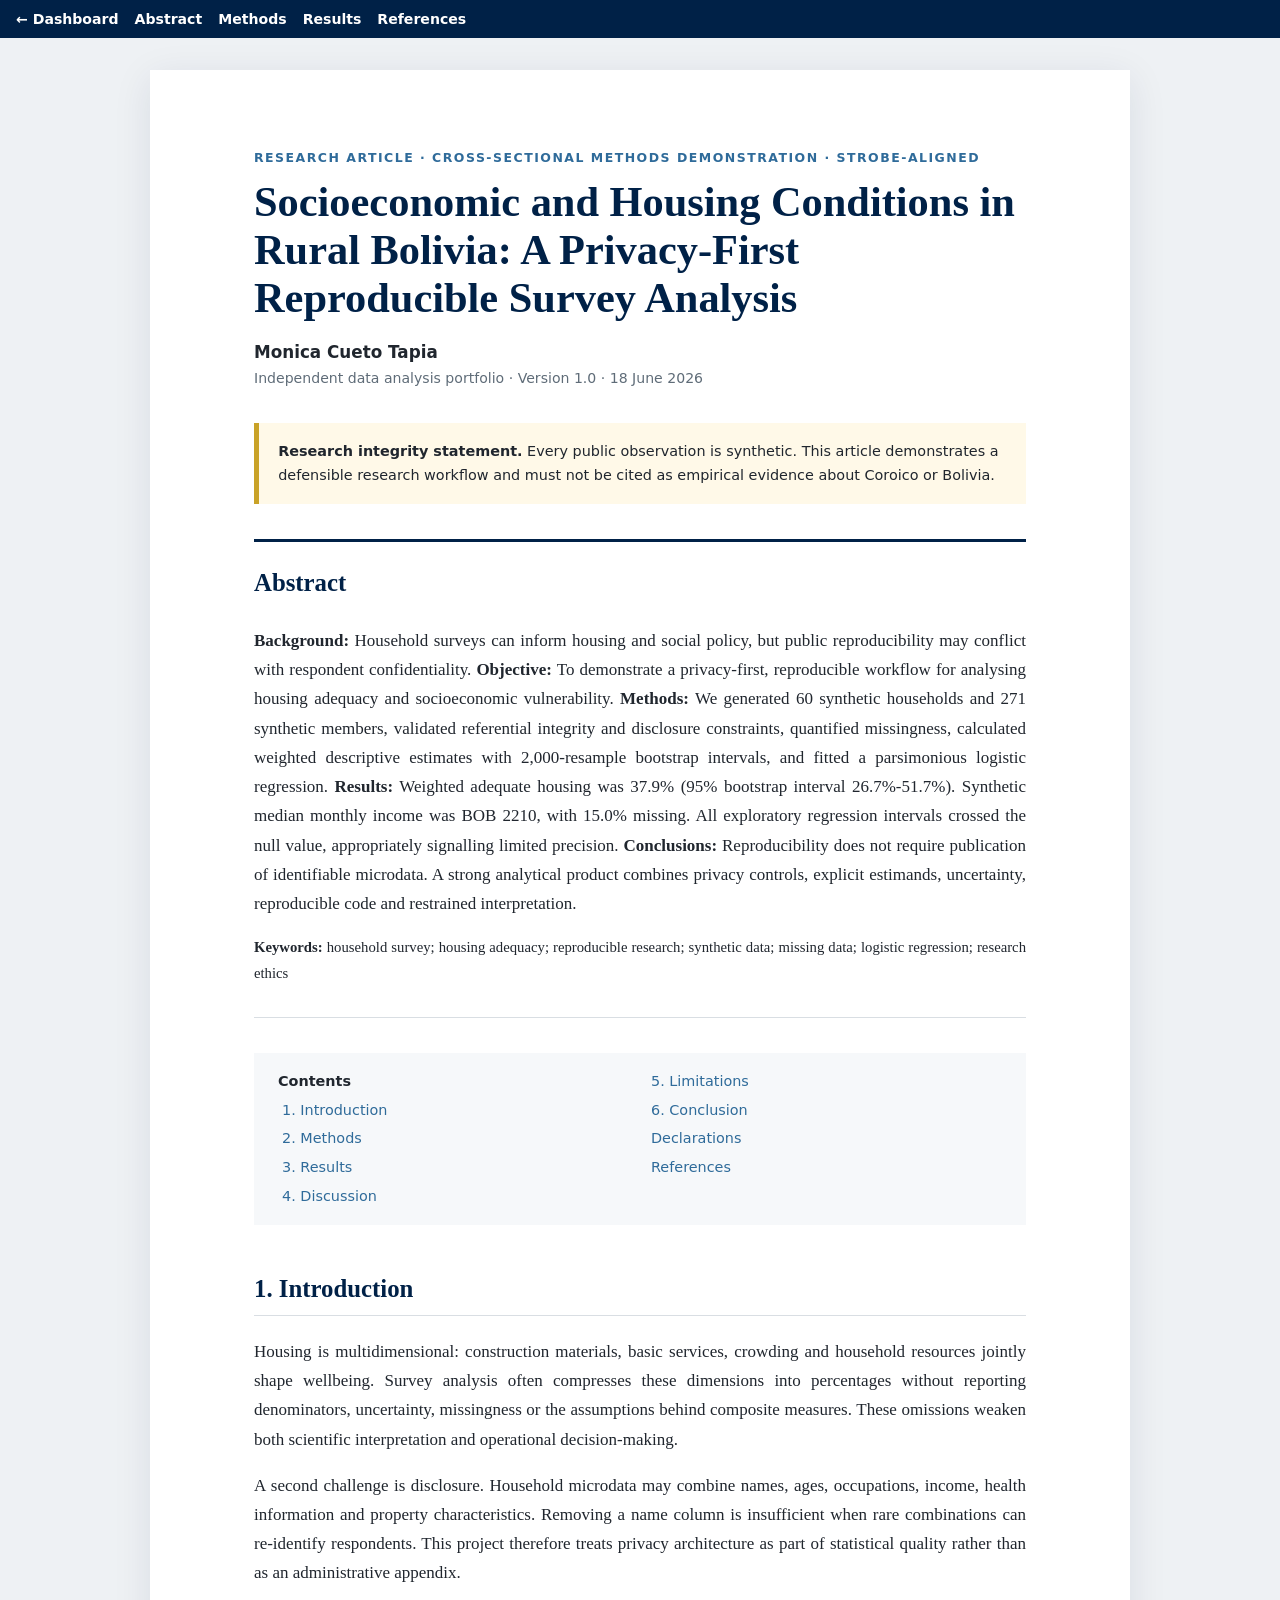
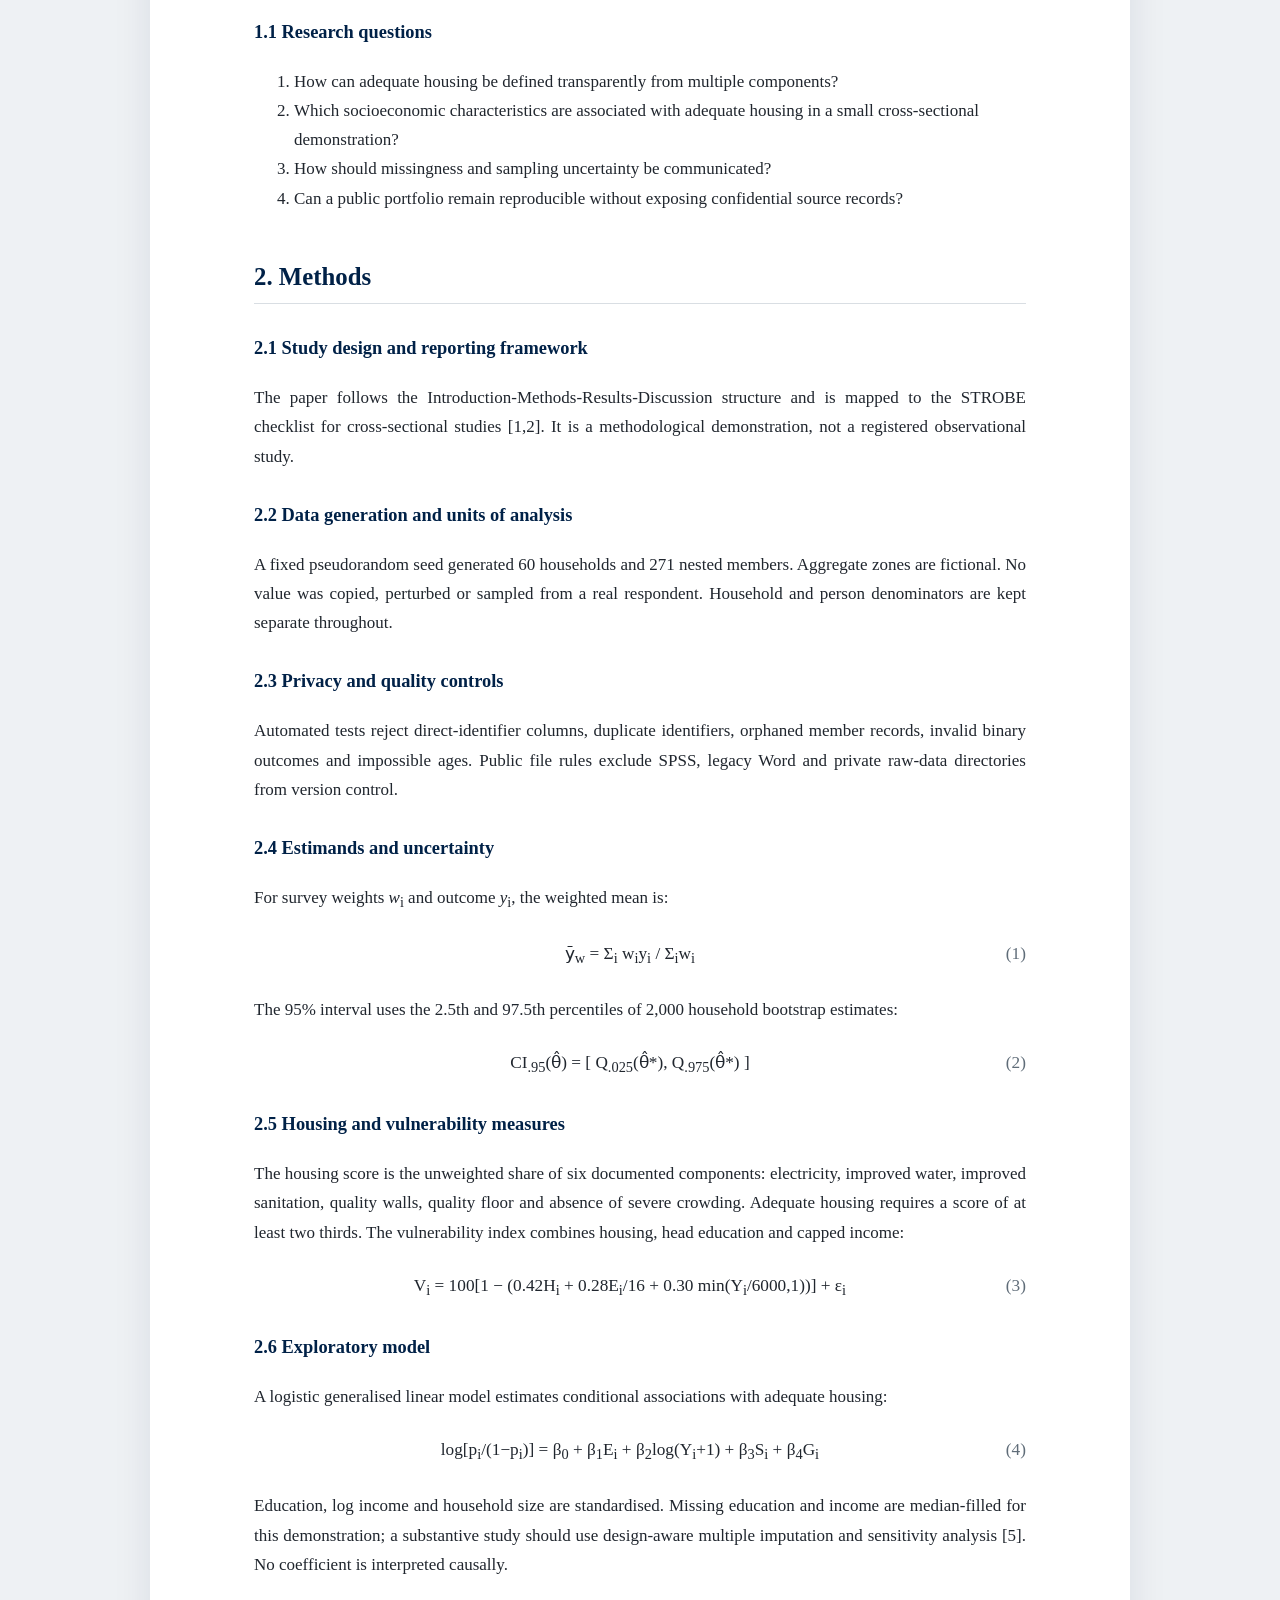
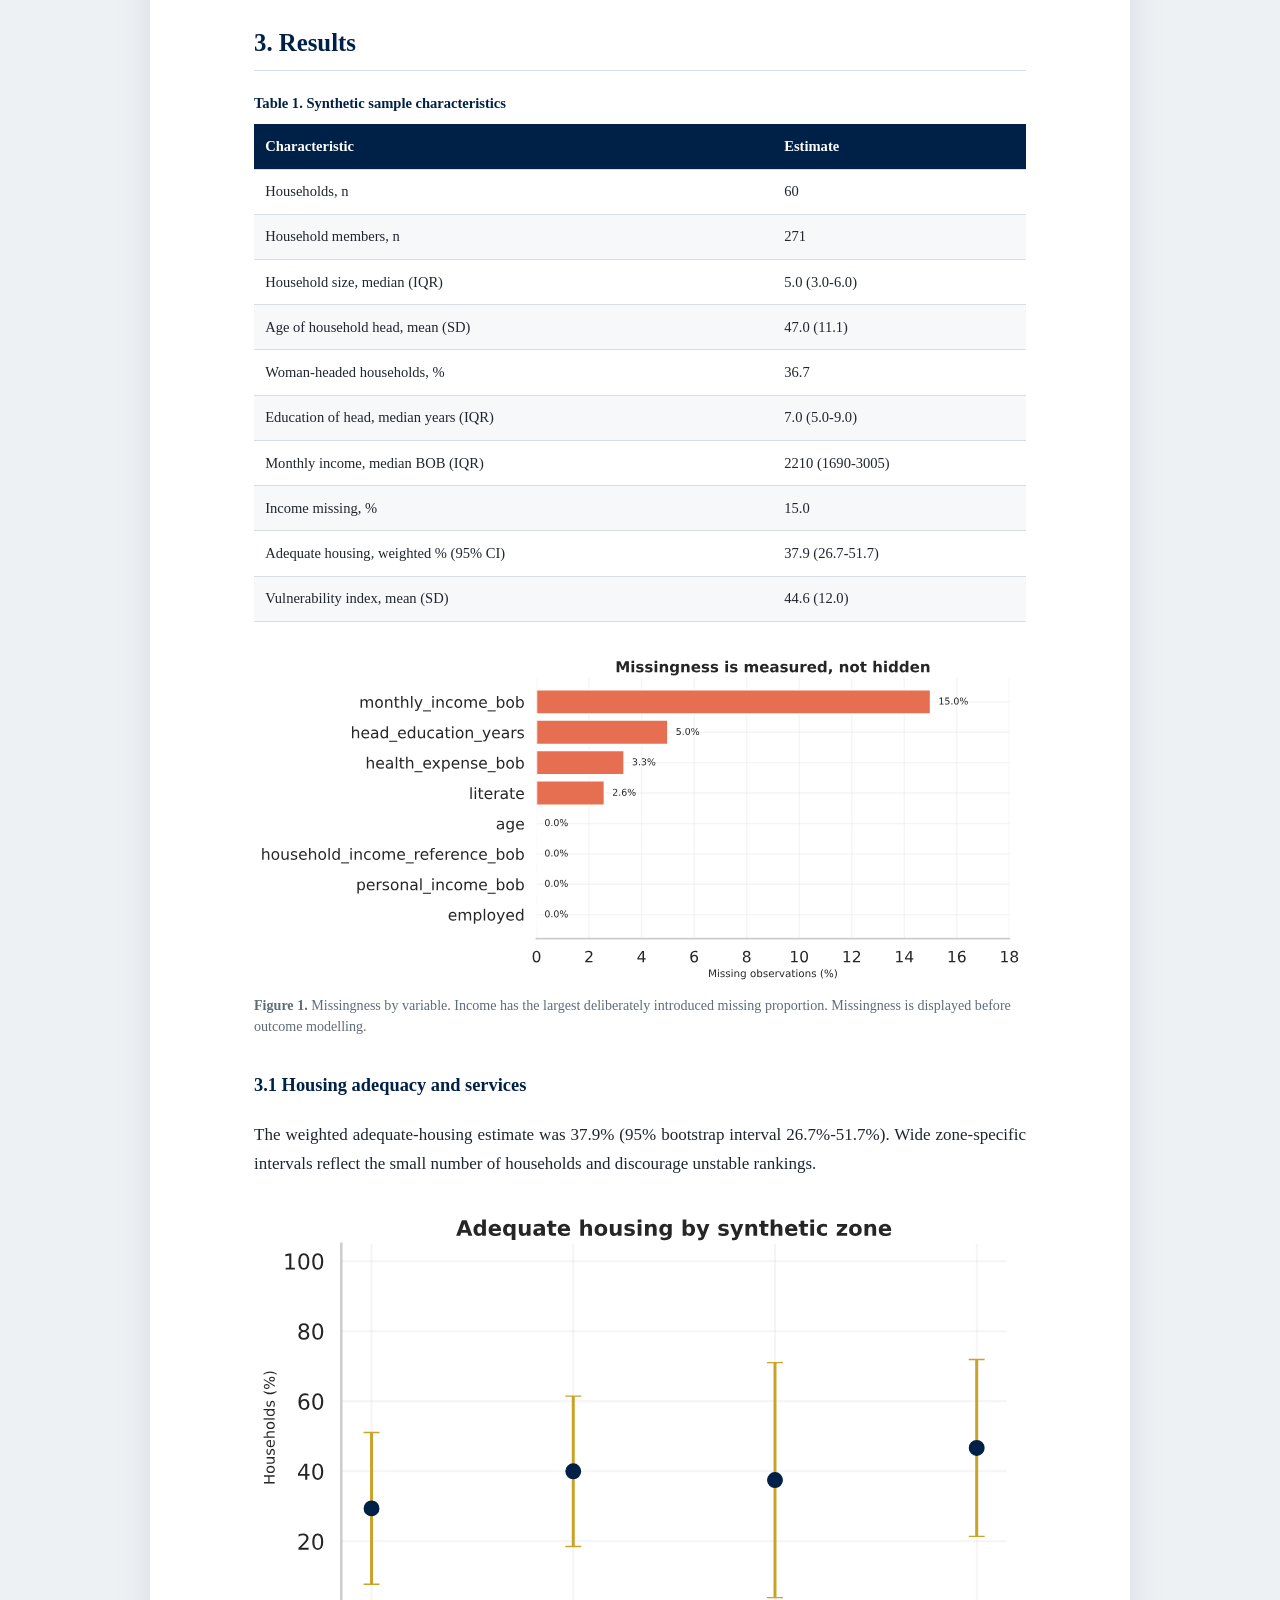
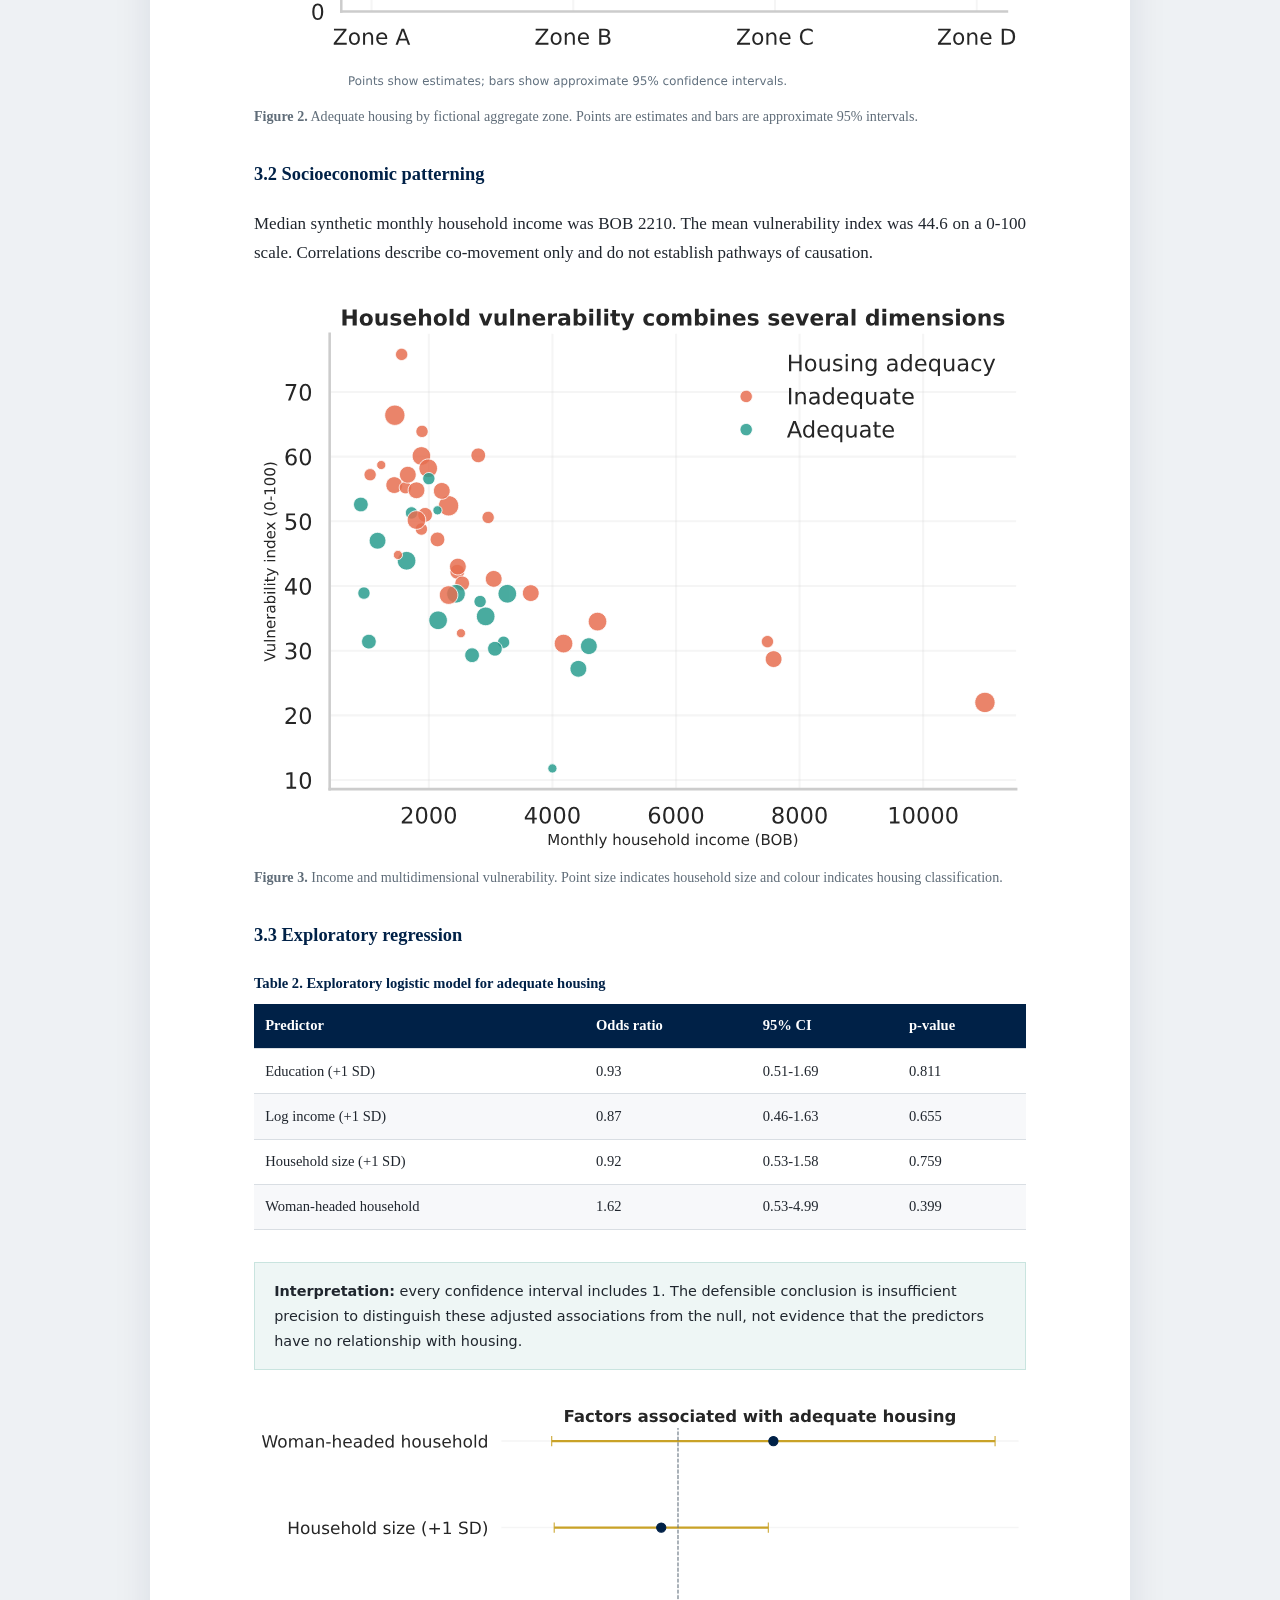
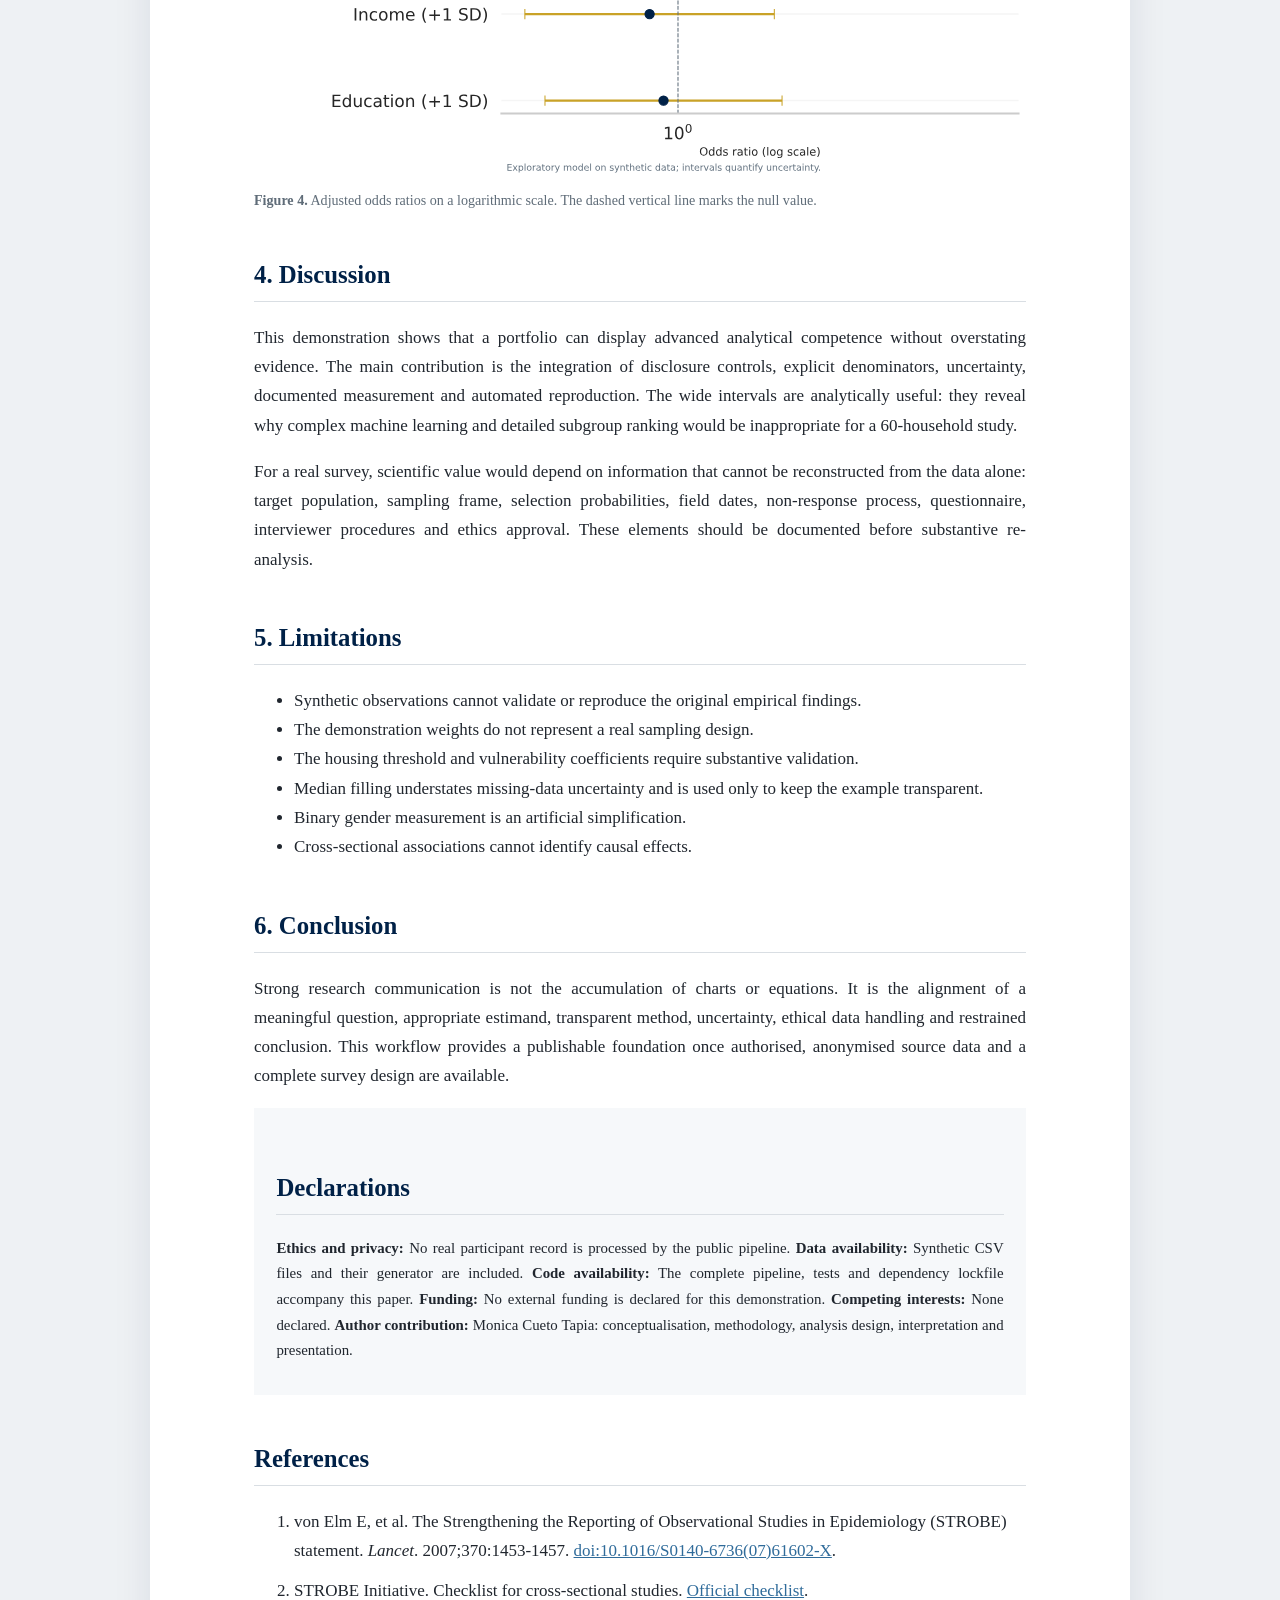
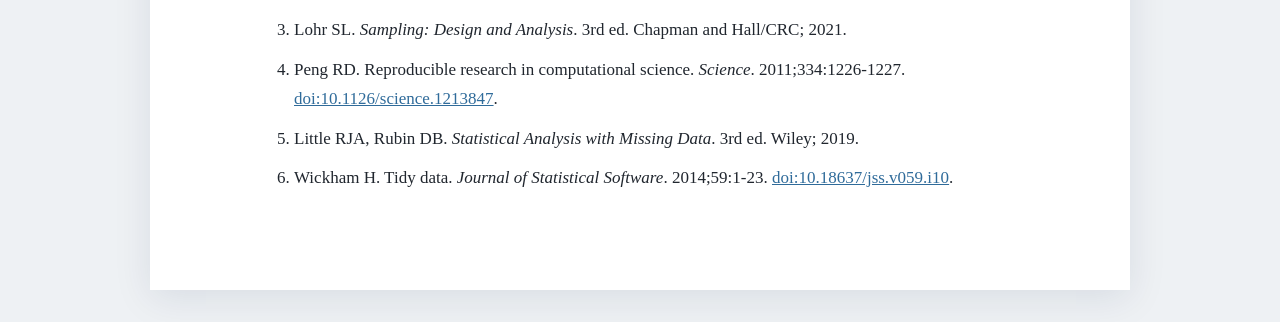
==== docs/research-paper.html @ 82497c30 "replace sensitive archive with reproducible portfolio" ====
<!doctype html>
<html lang="en"><head><meta charset="utf-8"><meta name="viewport" content="width=device-width,initial-scale=1">
<title>Research paper | Privacy-first household survey analysis</title>
<style>
:root{--navy:#002147;--blue:#2f6b9a;--gold:#c9a227;--ink:#20262e;--muted:#5f6c78;--line:#d9dee3}
*{box-sizing:border-box} html{scroll-behavior:smooth} body{margin:0;background:#eef1f4;color:var(--ink);font:17px/1.72 Georgia,'Times New Roman',serif}
.paper{max-width:980px;margin:2rem auto;background:white;padding:5rem 6.5rem;box-shadow:0 8px 36px #00214718}
.eyebrow{font:700 .78rem/1.3 system-ui,sans-serif;letter-spacing:.12em;text-transform:uppercase;color:var(--blue)}
h1{font-size:2.65rem;line-height:1.13;color:var(--navy);margin:.7rem 0 1rem} h2{font-size:1.55rem;color:var(--navy);border-bottom:1px solid var(--line);padding-bottom:.3rem;margin-top:2.7rem}
h3{font-size:1.15rem;color:var(--navy);margin-top:1.8rem} p{text-align:justify} a{color:var(--blue)}
.authors,.meta{font-family:system-ui,sans-serif} .authors{font-size:1.05rem;font-weight:700} .meta{font-size:.88rem;color:var(--muted)}
.notice{margin:2rem 0;padding:1rem 1.2rem;border-left:5px solid var(--gold);background:#fff9e8;font-family:system-ui,sans-serif;font-size:.9rem}
.abstract{border-top:3px solid var(--navy);border-bottom:1px solid var(--line);padding:1rem 0;margin:2.2rem 0} .abstract h2{border:0;margin:.2rem 0}
.keywords{font-size:.92rem} .toc{background:#f6f8fa;padding:1rem 1.5rem;font-family:system-ui,sans-serif;font-size:.9rem;columns:2} .toc a{display:block;text-decoration:none;margin:.25rem}
table{width:100%;border-collapse:collapse;margin:1.2rem 0 2rem;font-size:.91rem} caption{text-align:left;font-weight:700;margin-bottom:.5rem;color:var(--navy)} th{background:var(--navy);color:white;text-align:left} th,td{padding:.6rem .7rem;border-bottom:1px solid var(--line)} tr:nth-child(even){background:#f7f8fa}
figure{margin:2rem 0} figure img{width:100%;height:auto} figcaption{font-size:.88rem;color:var(--muted);line-height:1.5}
.equation{text-align:center;margin:1.5rem 0;font-size:1.08rem;overflow-x:auto} .number{float:right;color:var(--muted)}
.callout{padding:1rem 1.2rem;background:#eef6f5;border:1px solid #c9e4df;font-family:system-ui,sans-serif;font-size:.9rem}
.statements{font-size:.93rem;background:#f6f8fa;padding:1rem 1.4rem} .references li{margin-bottom:.65rem}
.paper-nav{position:sticky;top:0;background:var(--navy);color:white;padding:.7rem 1rem;font:600 .88rem system-ui,sans-serif;z-index:2} .paper-nav a{color:white;margin-right:1rem;text-decoration:none}
@media(max-width:760px){.paper{margin:0;padding:2.5rem 1.3rem}h1{font-size:2rem}.toc{columns:1}}
@media print{body{background:white;font-size:11pt}.paper-nav{display:none}.paper{max-width:none;margin:0;padding:1.6cm;box-shadow:none}a{color:inherit;text-decoration:none}h2{break-after:avoid}figure,table{break-inside:avoid}@page{size:A4;margin:1.6cm}}
</style></head><body>
<nav class="paper-nav"><a href="index.html">← Dashboard</a><a href="#abstract">Abstract</a><a href="#methods">Methods</a><a href="#results">Results</a><a href="#references">References</a></nav>
<article class="paper">
<div class="eyebrow">Research article · Cross-sectional methods demonstration · STROBE-aligned</div>
<h1>Socioeconomic and Housing Conditions in Rural Bolivia: A Privacy-First Reproducible Survey Analysis</h1>
<div class="authors">Monica Cueto Tapia</div>
<div class="meta">Independent data analysis portfolio · Version 1.0 · 18 June 2026</div>
<aside class="notice"><strong>Research integrity statement.</strong> Every public observation is synthetic. This article demonstrates a defensible research workflow and must not be cited as empirical evidence about Coroico or Bolivia.</aside>

<section class="abstract" id="abstract"><h2>Abstract</h2>
<p><strong>Background:</strong> Household surveys can inform housing and social policy, but public reproducibility may conflict with respondent confidentiality. <strong>Objective:</strong> To demonstrate a privacy-first, reproducible workflow for analysing housing adequacy and socioeconomic vulnerability. <strong>Methods:</strong> We generated 60 synthetic households and 271 synthetic members, validated referential integrity and disclosure constraints, quantified missingness, calculated weighted descriptive estimates with 2,000-resample bootstrap intervals, and fitted a parsimonious logistic regression. <strong>Results:</strong> Weighted adequate housing was 37.9% (95% bootstrap interval 26.7%-51.7%). Synthetic median monthly income was BOB 2210, with 15.0% missing. All exploratory regression intervals crossed the null value, appropriately signalling limited precision. <strong>Conclusions:</strong> Reproducibility does not require publication of identifiable microdata. A strong analytical product combines privacy controls, explicit estimands, uncertainty, reproducible code and restrained interpretation.</p>
<p class="keywords"><strong>Keywords:</strong> household survey; housing adequacy; reproducible research; synthetic data; missing data; logistic regression; research ethics</p></section>

<nav class="toc"><strong>Contents</strong><a href="#introduction">1. Introduction</a><a href="#methods">2. Methods</a><a href="#results">3. Results</a><a href="#discussion">4. Discussion</a><a href="#limitations">5. Limitations</a><a href="#conclusion">6. Conclusion</a><a href="#statements">Declarations</a><a href="#references">References</a></nav>

<section id="introduction"><h2>1. Introduction</h2>
<p>Housing is multidimensional: construction materials, basic services, crowding and household resources jointly shape wellbeing. Survey analysis often compresses these dimensions into percentages without reporting denominators, uncertainty, missingness or the assumptions behind composite measures. These omissions weaken both scientific interpretation and operational decision-making.</p>
<p>A second challenge is disclosure. Household microdata may combine names, ages, occupations, income, health information and property characteristics. Removing a name column is insufficient when rare combinations can re-identify respondents. This project therefore treats privacy architecture as part of statistical quality rather than as an administrative appendix.</p>
<h3>1.1 Research questions</h3><ol><li>How can adequate housing be defined transparently from multiple components?</li><li>Which socioeconomic characteristics are associated with adequate housing in a small cross-sectional demonstration?</li><li>How should missingness and sampling uncertainty be communicated?</li><li>Can a public portfolio remain reproducible without exposing confidential source records?</li></ol></section>

<section id="methods"><h2>2. Methods</h2>
<h3>2.1 Study design and reporting framework</h3><p>The paper follows the Introduction-Methods-Results-Discussion structure and is mapped to the STROBE checklist for cross-sectional studies [1,2]. It is a methodological demonstration, not a registered observational study.</p>
<h3>2.2 Data generation and units of analysis</h3><p>A fixed pseudorandom seed generated 60 households and 271 nested members. Aggregate zones are fictional. No value was copied, perturbed or sampled from a real respondent. Household and person denominators are kept separate throughout.</p>
<h3>2.3 Privacy and quality controls</h3><p>Automated tests reject direct-identifier columns, duplicate identifiers, orphaned member records, invalid binary outcomes and impossible ages. Public file rules exclude SPSS, legacy Word and private raw-data directories from version control.</p>
<h3>2.4 Estimands and uncertainty</h3><p>For survey weights <em>w</em><sub>i</sub> and outcome <em>y</em><sub>i</sub>, the weighted mean is:</p>
<div class="equation">ȳ<sub>w</sub> = Σ<sub>i</sub> w<sub>i</sub>y<sub>i</sub> / Σ<sub>i</sub>w<sub>i</sub> <span class="number">(1)</span></div>
<p>The 95% interval uses the 2.5th and 97.5th percentiles of 2,000 household bootstrap estimates:</p>
<div class="equation">CI<sub>.95</sub>(θ̂) = [ Q<sub>.025</sub>(θ̂*), Q<sub>.975</sub>(θ̂*) ] <span class="number">(2)</span></div>
<h3>2.5 Housing and vulnerability measures</h3><p>The housing score is the unweighted share of six documented components: electricity, improved water, improved sanitation, quality walls, quality floor and absence of severe crowding. Adequate housing requires a score of at least two thirds. The vulnerability index combines housing, head education and capped income:</p>
<div class="equation">V<sub>i</sub> = 100[1 − (0.42H<sub>i</sub> + 0.28E<sub>i</sub>/16 + 0.30 min(Y<sub>i</sub>/6000,1))] + ε<sub>i</sub> <span class="number">(3)</span></div>
<h3>2.6 Exploratory model</h3><p>A logistic generalised linear model estimates conditional associations with adequate housing:</p>
<div class="equation">log[p<sub>i</sub>/(1−p<sub>i</sub>)] = β<sub>0</sub> + β<sub>1</sub>E<sub>i</sub> + β<sub>2</sub>log(Y<sub>i</sub>+1) + β<sub>3</sub>S<sub>i</sub> + β<sub>4</sub>G<sub>i</sub> <span class="number">(4)</span></div>
<p>Education, log income and household size are standardised. Missing education and income are median-filled for this demonstration; a substantive study should use design-aware multiple imputation and sensitivity analysis [5]. No coefficient is interpreted causally.</p></section>

<section id="results"><h2>3. Results</h2>
<table><caption>Table 1. Synthetic sample characteristics</caption><thead><tr><th>Characteristic</th><th>Estimate</th></tr></thead><tbody><tr><td>Households, n</td><td>60</td></tr><tr><td>Household members, n</td><td>271</td></tr><tr><td>Household size, median (IQR)</td><td>5.0 (3.0-6.0)</td></tr><tr><td>Age of household head, mean (SD)</td><td>47.0 (11.1)</td></tr><tr><td>Woman-headed households, %</td><td>36.7</td></tr><tr><td>Education of head, median years (IQR)</td><td>7.0 (5.0-9.0)</td></tr><tr><td>Monthly income, median BOB (IQR)</td><td>2210 (1690-3005)</td></tr><tr><td>Income missing, %</td><td>15.0</td></tr><tr><td>Adequate housing, weighted % (95% CI)</td><td>37.9 (26.7-51.7)</td></tr><tr><td>Vulnerability index, mean (SD)</td><td>44.6 (12.0)</td></tr></tbody></table>
<figure><img src="figures/02_missingness.svg" alt="Missing data audit"><figcaption><strong>Figure 1.</strong> Missingness by variable. Income has the largest deliberately introduced missing proportion. Missingness is displayed before outcome modelling.</figcaption></figure>
<h3>3.1 Housing adequacy and services</h3><p>The weighted adequate-housing estimate was 37.9% (95% bootstrap interval 26.7%-51.7%). Wide zone-specific intervals reflect the small number of households and discourage unstable rankings.</p>
<figure><img src="figures/04_housing_by_zone.svg" alt="Housing adequacy by synthetic zone"><figcaption><strong>Figure 2.</strong> Adequate housing by fictional aggregate zone. Points are estimates and bars are approximate 95% intervals.</figcaption></figure>
<h3>3.2 Socioeconomic patterning</h3><p>Median synthetic monthly household income was BOB 2210. The mean vulnerability index was 44.6 on a 0-100 scale. Correlations describe co-movement only and do not establish pathways of causation.</p>
<figure><img src="figures/07_vulnerability_income.svg" alt="Income and vulnerability"><figcaption><strong>Figure 3.</strong> Income and multidimensional vulnerability. Point size indicates household size and colour indicates housing classification.</figcaption></figure>
<h3>3.3 Exploratory regression</h3>
<table><caption>Table 2. Exploratory logistic model for adequate housing</caption><thead><tr><th>Predictor</th><th>Odds ratio</th><th>95% CI</th><th>p-value</th></tr></thead><tbody><tr><td>Education (+1 SD)</td><td>0.93</td><td>0.51-1.69</td><td>0.811</td></tr><tr><td>Log income (+1 SD)</td><td>0.87</td><td>0.46-1.63</td><td>0.655</td></tr><tr><td>Household size (+1 SD)</td><td>0.92</td><td>0.53-1.58</td><td>0.759</td></tr><tr><td>Woman-headed household</td><td>1.62</td><td>0.53-4.99</td><td>0.399</td></tr></tbody></table>
<div class="callout"><strong>Interpretation:</strong> every confidence interval includes 1. The defensible conclusion is insufficient precision to distinguish these adjusted associations from the null, not evidence that the predictors have no relationship with housing.</div>
<figure><img src="figures/09_model_coefficients.svg" alt="Regression odds ratios"><figcaption><strong>Figure 4.</strong> Adjusted odds ratios on a logarithmic scale. The dashed vertical line marks the null value.</figcaption></figure></section>

<section id="discussion"><h2>4. Discussion</h2><p>This demonstration shows that a portfolio can display advanced analytical competence without overstating evidence. The main contribution is the integration of disclosure controls, explicit denominators, uncertainty, documented measurement and automated reproduction. The wide intervals are analytically useful: they reveal why complex machine learning and detailed subgroup ranking would be inappropriate for a 60-household study.</p><p>For a real survey, scientific value would depend on information that cannot be reconstructed from the data alone: target population, sampling frame, selection probabilities, field dates, non-response process, questionnaire, interviewer procedures and ethics approval. These elements should be documented before substantive re-analysis.</p></section>
<section id="limitations"><h2>5. Limitations</h2><ul><li>Synthetic observations cannot validate or reproduce the original empirical findings.</li><li>The demonstration weights do not represent a real sampling design.</li><li>The housing threshold and vulnerability coefficients require substantive validation.</li><li>Median filling understates missing-data uncertainty and is used only to keep the example transparent.</li><li>Binary gender measurement is an artificial simplification.</li><li>Cross-sectional associations cannot identify causal effects.</li></ul></section>
<section id="conclusion"><h2>6. Conclusion</h2><p>Strong research communication is not the accumulation of charts or equations. It is the alignment of a meaningful question, appropriate estimand, transparent method, uncertainty, ethical data handling and restrained conclusion. This workflow provides a publishable foundation once authorised, anonymised source data and a complete survey design are available.</p></section>
<section class="statements" id="statements"><h2>Declarations</h2><p><strong>Ethics and privacy:</strong> No real participant record is processed by the public pipeline. <strong>Data availability:</strong> Synthetic CSV files and their generator are included. <strong>Code availability:</strong> The complete pipeline, tests and dependency lockfile accompany this paper. <strong>Funding:</strong> No external funding is declared for this demonstration. <strong>Competing interests:</strong> None declared. <strong>Author contribution:</strong> Monica Cueto Tapia: conceptualisation, methodology, analysis design, interpretation and presentation.</p></section>
<section class="references" id="references"><h2>References</h2><ol>
<li>von Elm E, et al. The Strengthening the Reporting of Observational Studies in Epidemiology (STROBE) statement. <em>Lancet</em>. 2007;370:1453-1457. <a href="https://doi.org/10.1016/S0140-6736(07)61602-X">doi:10.1016/S0140-6736(07)61602-X</a>.</li>
<li>STROBE Initiative. Checklist for cross-sectional studies. <a href="https://www.strobe-statement.org/checklists/">Official checklist</a>.</li>
<li>Lohr SL. <em>Sampling: Design and Analysis</em>. 3rd ed. Chapman and Hall/CRC; 2021.</li>
<li>Peng RD. Reproducible research in computational science. <em>Science</em>. 2011;334:1226-1227. <a href="https://doi.org/10.1126/science.1213847">doi:10.1126/science.1213847</a>.</li>
<li>Little RJA, Rubin DB. <em>Statistical Analysis with Missing Data</em>. 3rd ed. Wiley; 2019.</li>
<li>Wickham H. Tidy data. <em>Journal of Statistical Software</em>. 2014;59:1-23. <a href="https://doi.org/10.18637/jss.v059.i10">doi:10.18637/jss.v059.i10</a>.</li>
</ol></section>
</article></body></html>
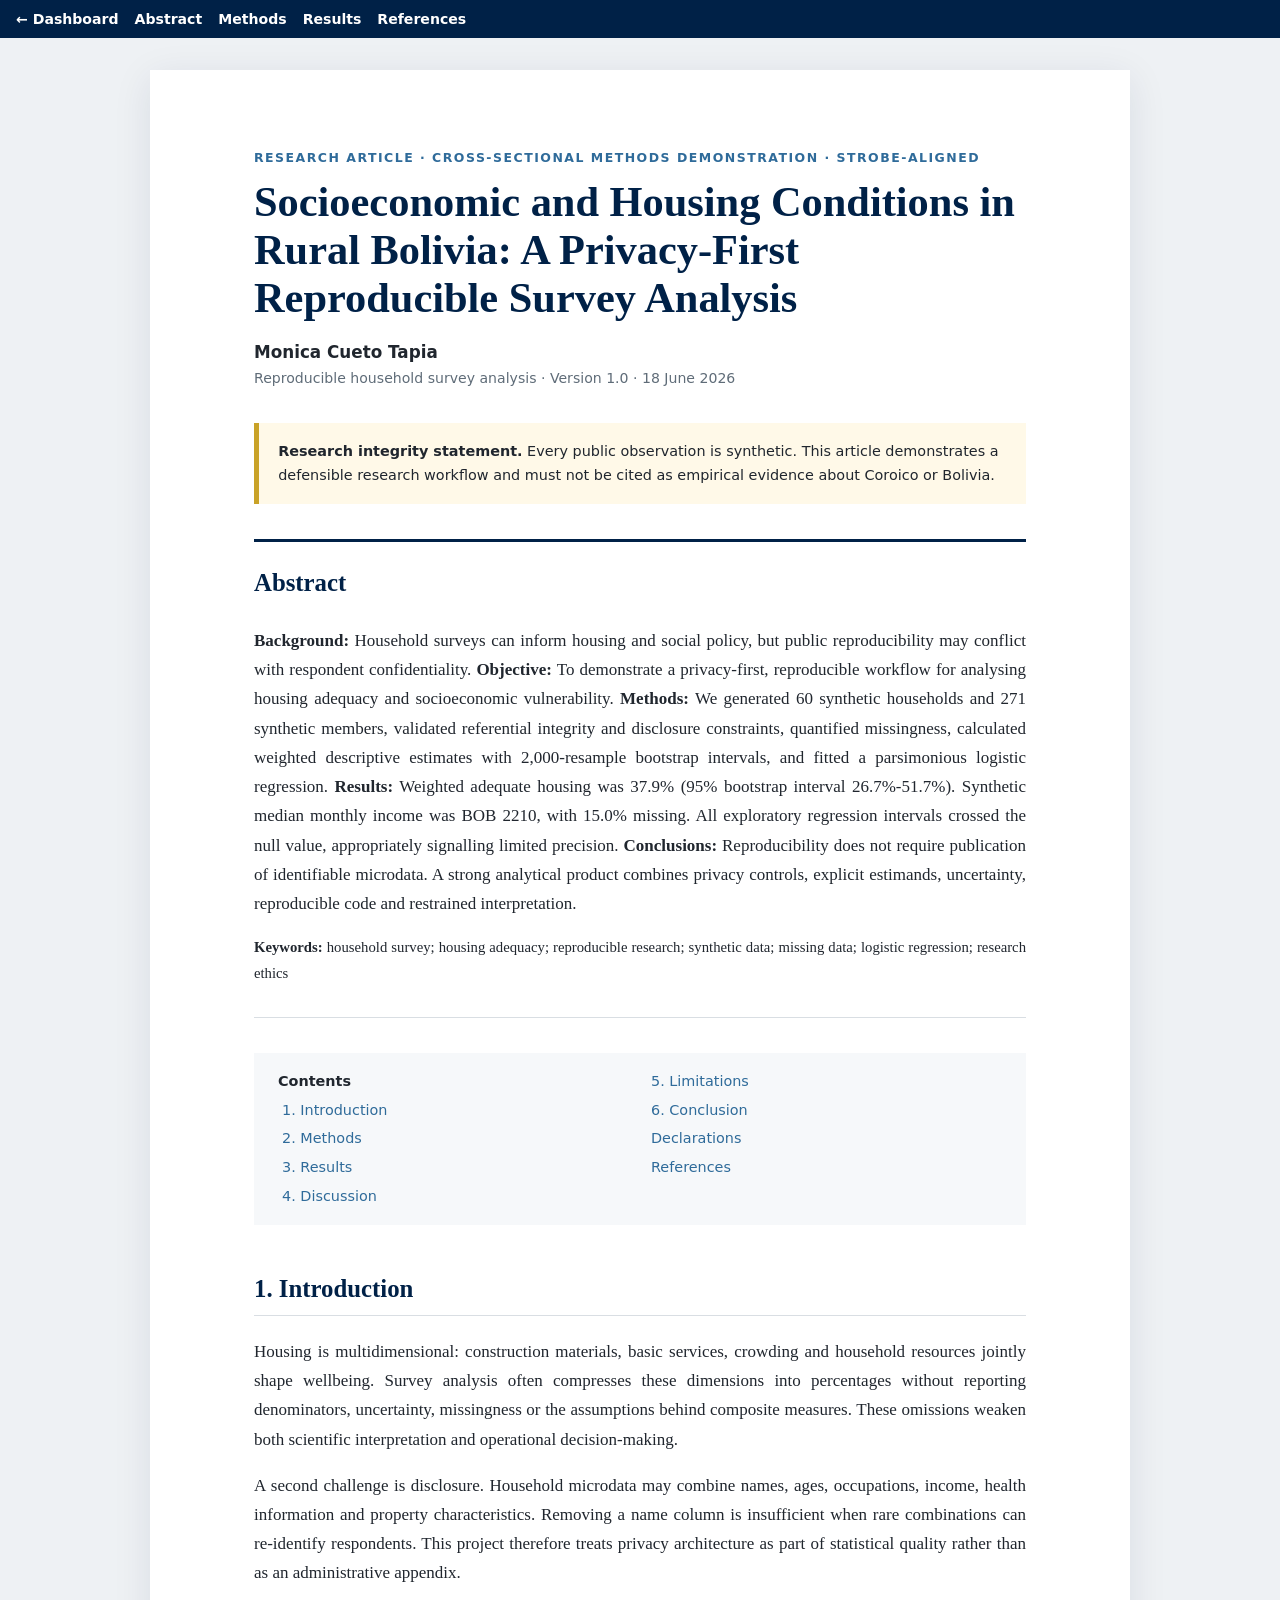
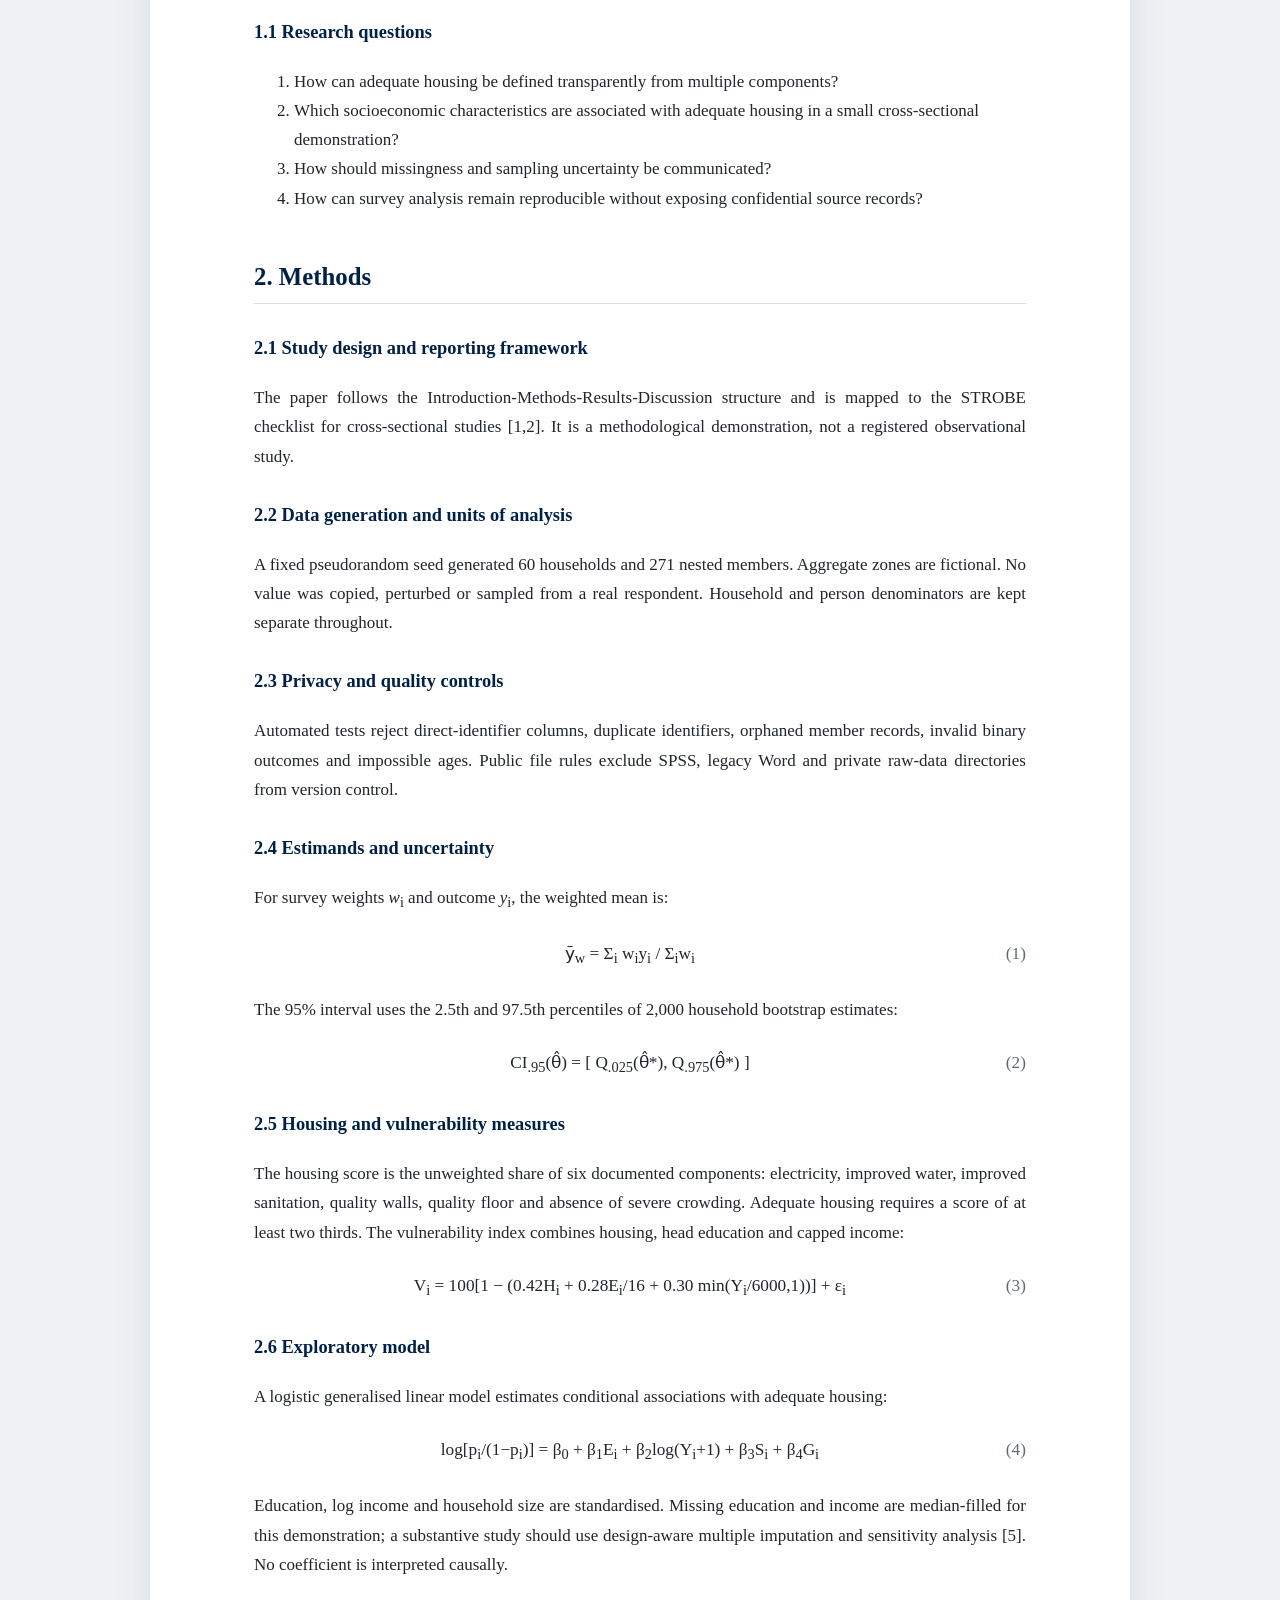
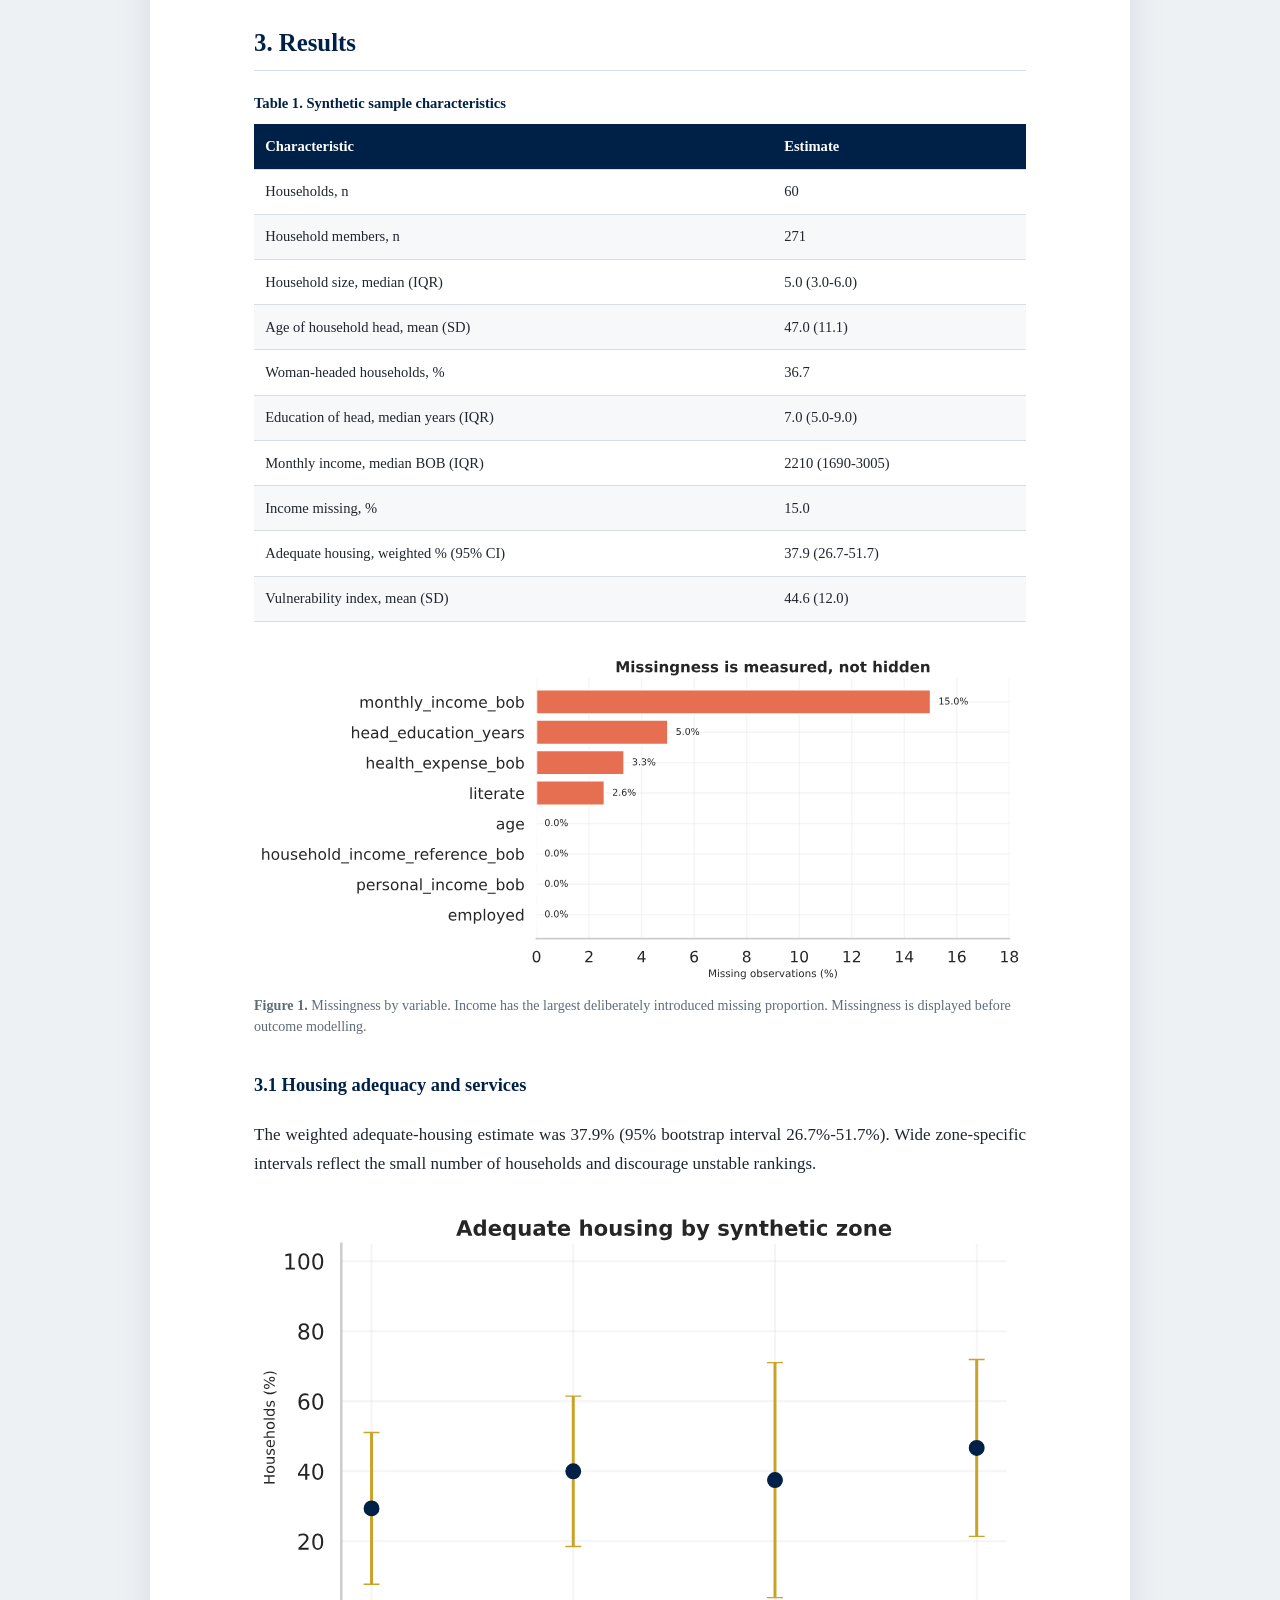
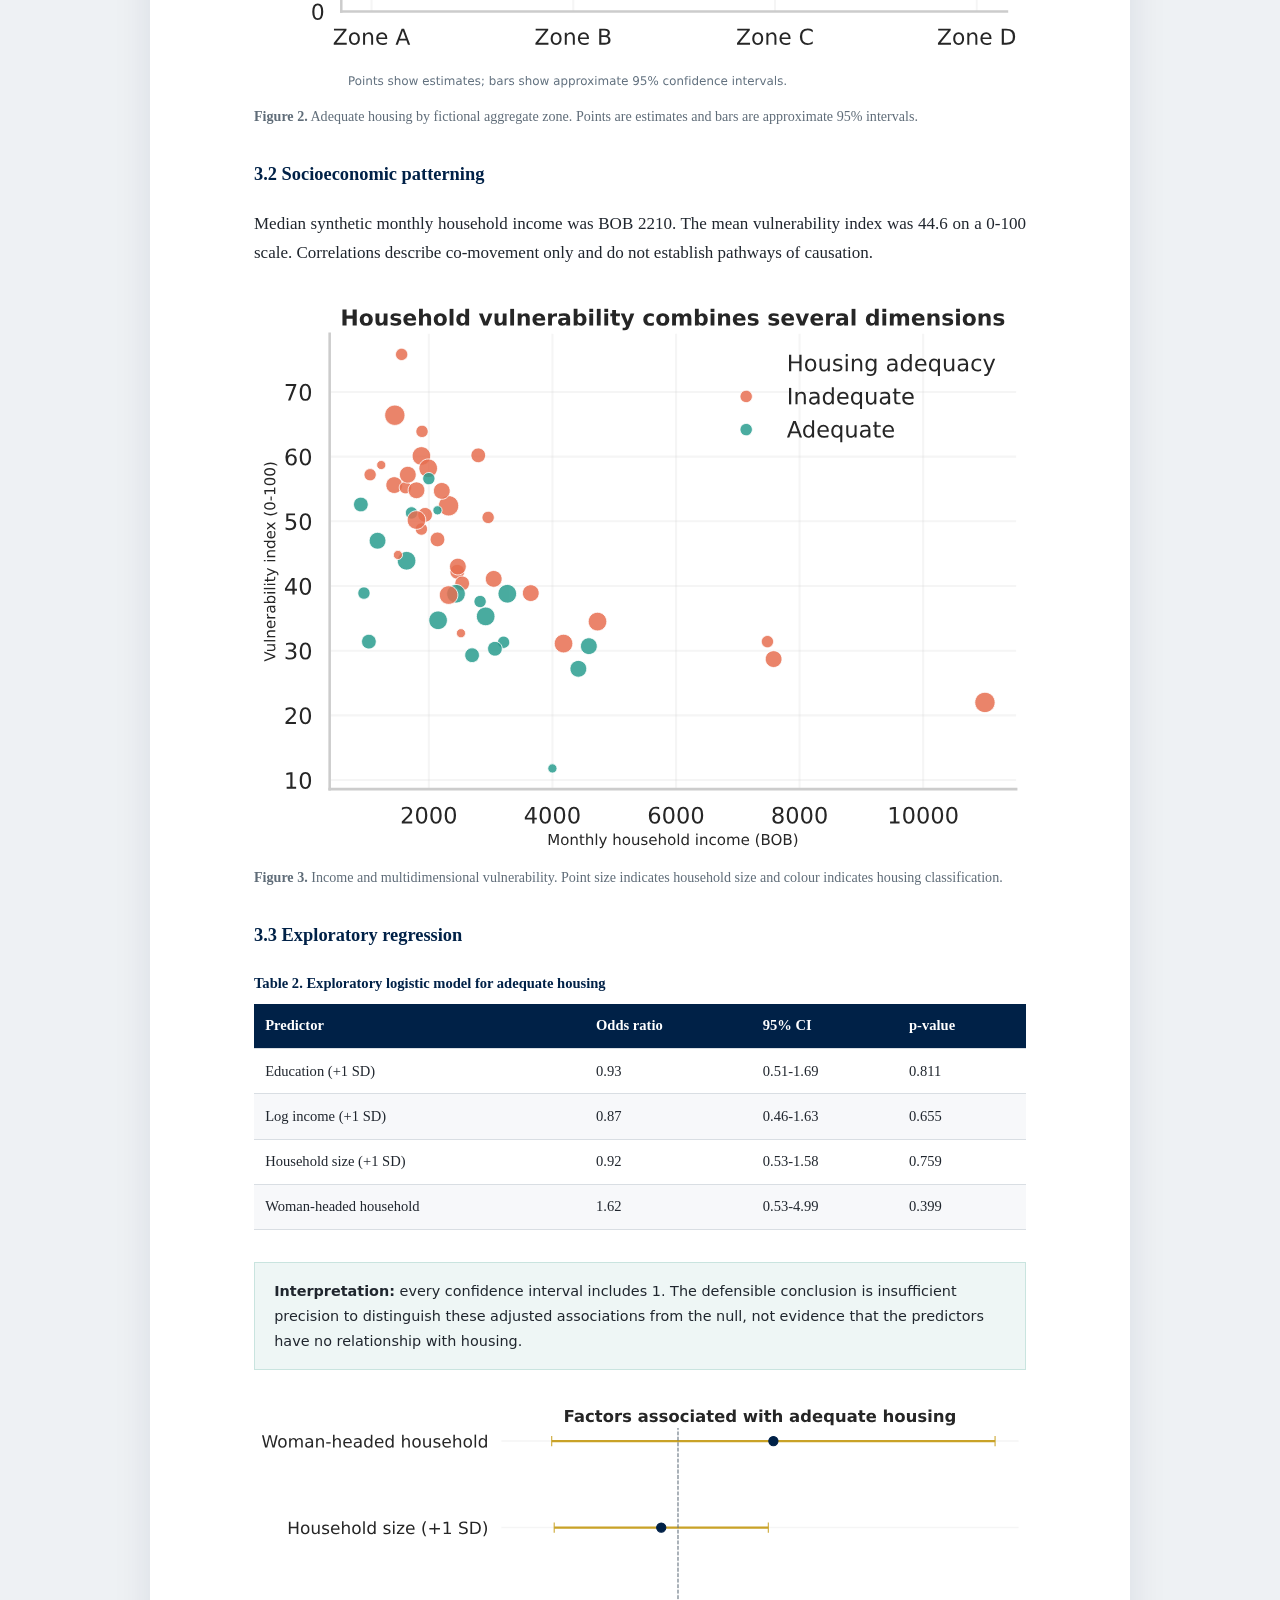
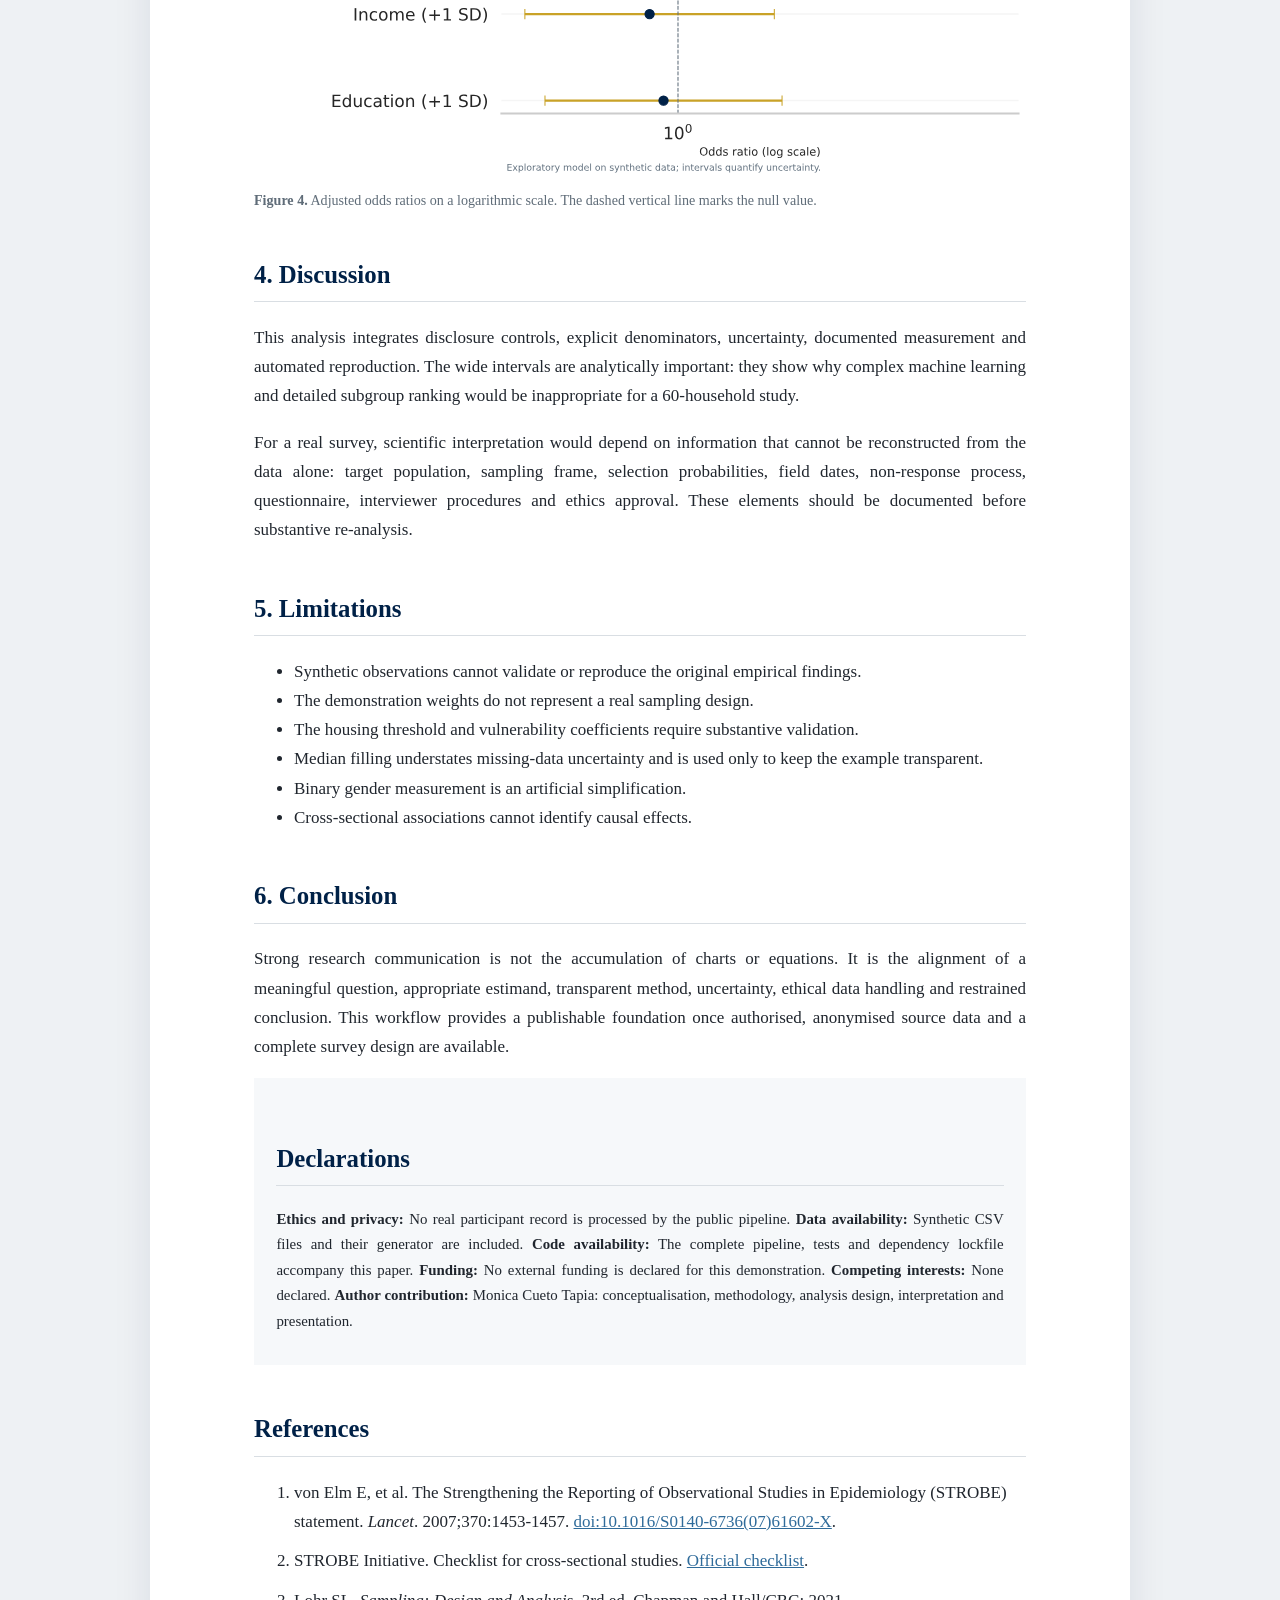
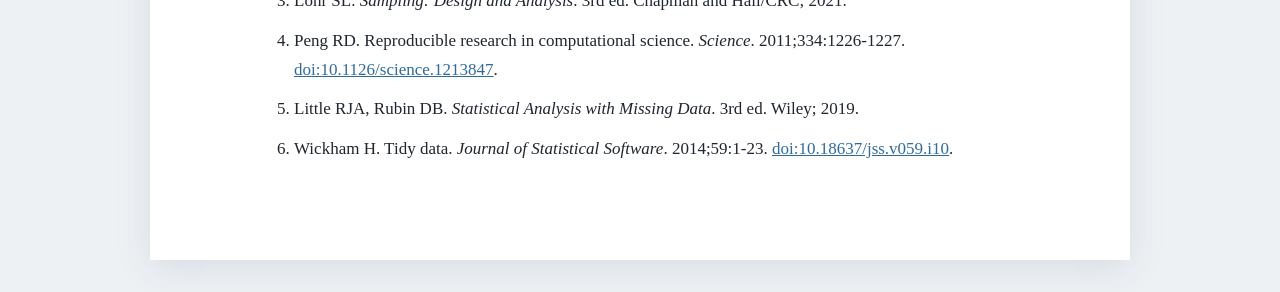
==== commit 3397d13d: "focus public narrative on the research project" ====
--- a/docs/research-paper.html
+++ b/docs/research-paper.html
@@ -26,7 +26,7 @@
 <div class="eyebrow">Research article · Cross-sectional methods demonstration · STROBE-aligned</div>
 <h1>Socioeconomic and Housing Conditions in Rural Bolivia: A Privacy-First Reproducible Survey Analysis</h1>
 <div class="authors">Monica Cueto Tapia</div>
-<div class="meta">Independent data analysis portfolio · Version 1.0 · 18 June 2026</div>
+<div class="meta">Reproducible household survey analysis · Version 1.0 · 18 June 2026</div>
 <aside class="notice"><strong>Research integrity statement.</strong> Every public observation is synthetic. This article demonstrates a defensible research workflow and must not be cited as empirical evidence about Coroico or Bolivia.</aside>
 
 <section class="abstract" id="abstract"><h2>Abstract</h2>
@@ -38,7 +38,7 @@
 <section id="introduction"><h2>1. Introduction</h2>
 <p>Housing is multidimensional: construction materials, basic services, crowding and household resources jointly shape wellbeing. Survey analysis often compresses these dimensions into percentages without reporting denominators, uncertainty, missingness or the assumptions behind composite measures. These omissions weaken both scientific interpretation and operational decision-making.</p>
 <p>A second challenge is disclosure. Household microdata may combine names, ages, occupations, income, health information and property characteristics. Removing a name column is insufficient when rare combinations can re-identify respondents. This project therefore treats privacy architecture as part of statistical quality rather than as an administrative appendix.</p>
-<h3>1.1 Research questions</h3><ol><li>How can adequate housing be defined transparently from multiple components?</li><li>Which socioeconomic characteristics are associated with adequate housing in a small cross-sectional demonstration?</li><li>How should missingness and sampling uncertainty be communicated?</li><li>Can a public portfolio remain reproducible without exposing confidential source records?</li></ol></section>
+<h3>1.1 Research questions</h3><ol><li>How can adequate housing be defined transparently from multiple components?</li><li>Which socioeconomic characteristics are associated with adequate housing in a small cross-sectional demonstration?</li><li>How should missingness and sampling uncertainty be communicated?</li><li>How can survey analysis remain reproducible without exposing confidential source records?</li></ol></section>
 
 <section id="methods"><h2>2. Methods</h2>
 <h3>2.1 Study design and reporting framework</h3><p>The paper follows the Introduction-Methods-Results-Discussion structure and is mapped to the STROBE checklist for cross-sectional studies [1,2]. It is a methodological demonstration, not a registered observational study.</p>
@@ -66,7 +66,7 @@
 <div class="callout"><strong>Interpretation:</strong> every confidence interval includes 1. The defensible conclusion is insufficient precision to distinguish these adjusted associations from the null, not evidence that the predictors have no relationship with housing.</div>
 <figure><img src="figures/09_model_coefficients.svg" alt="Regression odds ratios"><figcaption><strong>Figure 4.</strong> Adjusted odds ratios on a logarithmic scale. The dashed vertical line marks the null value.</figcaption></figure></section>
 
-<section id="discussion"><h2>4. Discussion</h2><p>This demonstration shows that a portfolio can display advanced analytical competence without overstating evidence. The main contribution is the integration of disclosure controls, explicit denominators, uncertainty, documented measurement and automated reproduction. The wide intervals are analytically useful: they reveal why complex machine learning and detailed subgroup ranking would be inappropriate for a 60-household study.</p><p>For a real survey, scientific value would depend on information that cannot be reconstructed from the data alone: target population, sampling frame, selection probabilities, field dates, non-response process, questionnaire, interviewer procedures and ethics approval. These elements should be documented before substantive re-analysis.</p></section>
+<section id="discussion"><h2>4. Discussion</h2><p>This analysis integrates disclosure controls, explicit denominators, uncertainty, documented measurement and automated reproduction. The wide intervals are analytically important: they show why complex machine learning and detailed subgroup ranking would be inappropriate for a 60-household study.</p><p>For a real survey, scientific interpretation would depend on information that cannot be reconstructed from the data alone: target population, sampling frame, selection probabilities, field dates, non-response process, questionnaire, interviewer procedures and ethics approval. These elements should be documented before substantive re-analysis.</p></section>
 <section id="limitations"><h2>5. Limitations</h2><ul><li>Synthetic observations cannot validate or reproduce the original empirical findings.</li><li>The demonstration weights do not represent a real sampling design.</li><li>The housing threshold and vulnerability coefficients require substantive validation.</li><li>Median filling understates missing-data uncertainty and is used only to keep the example transparent.</li><li>Binary gender measurement is an artificial simplification.</li><li>Cross-sectional associations cannot identify causal effects.</li></ul></section>
 <section id="conclusion"><h2>6. Conclusion</h2><p>Strong research communication is not the accumulation of charts or equations. It is the alignment of a meaningful question, appropriate estimand, transparent method, uncertainty, ethical data handling and restrained conclusion. This workflow provides a publishable foundation once authorised, anonymised source data and a complete survey design are available.</p></section>
 <section class="statements" id="statements"><h2>Declarations</h2><p><strong>Ethics and privacy:</strong> No real participant record is processed by the public pipeline. <strong>Data availability:</strong> Synthetic CSV files and their generator are included. <strong>Code availability:</strong> The complete pipeline, tests and dependency lockfile accompany this paper. <strong>Funding:</strong> No external funding is declared for this demonstration. <strong>Competing interests:</strong> None declared. <strong>Author contribution:</strong> Monica Cueto Tapia: conceptualisation, methodology, analysis design, interpretation and presentation.</p></section>
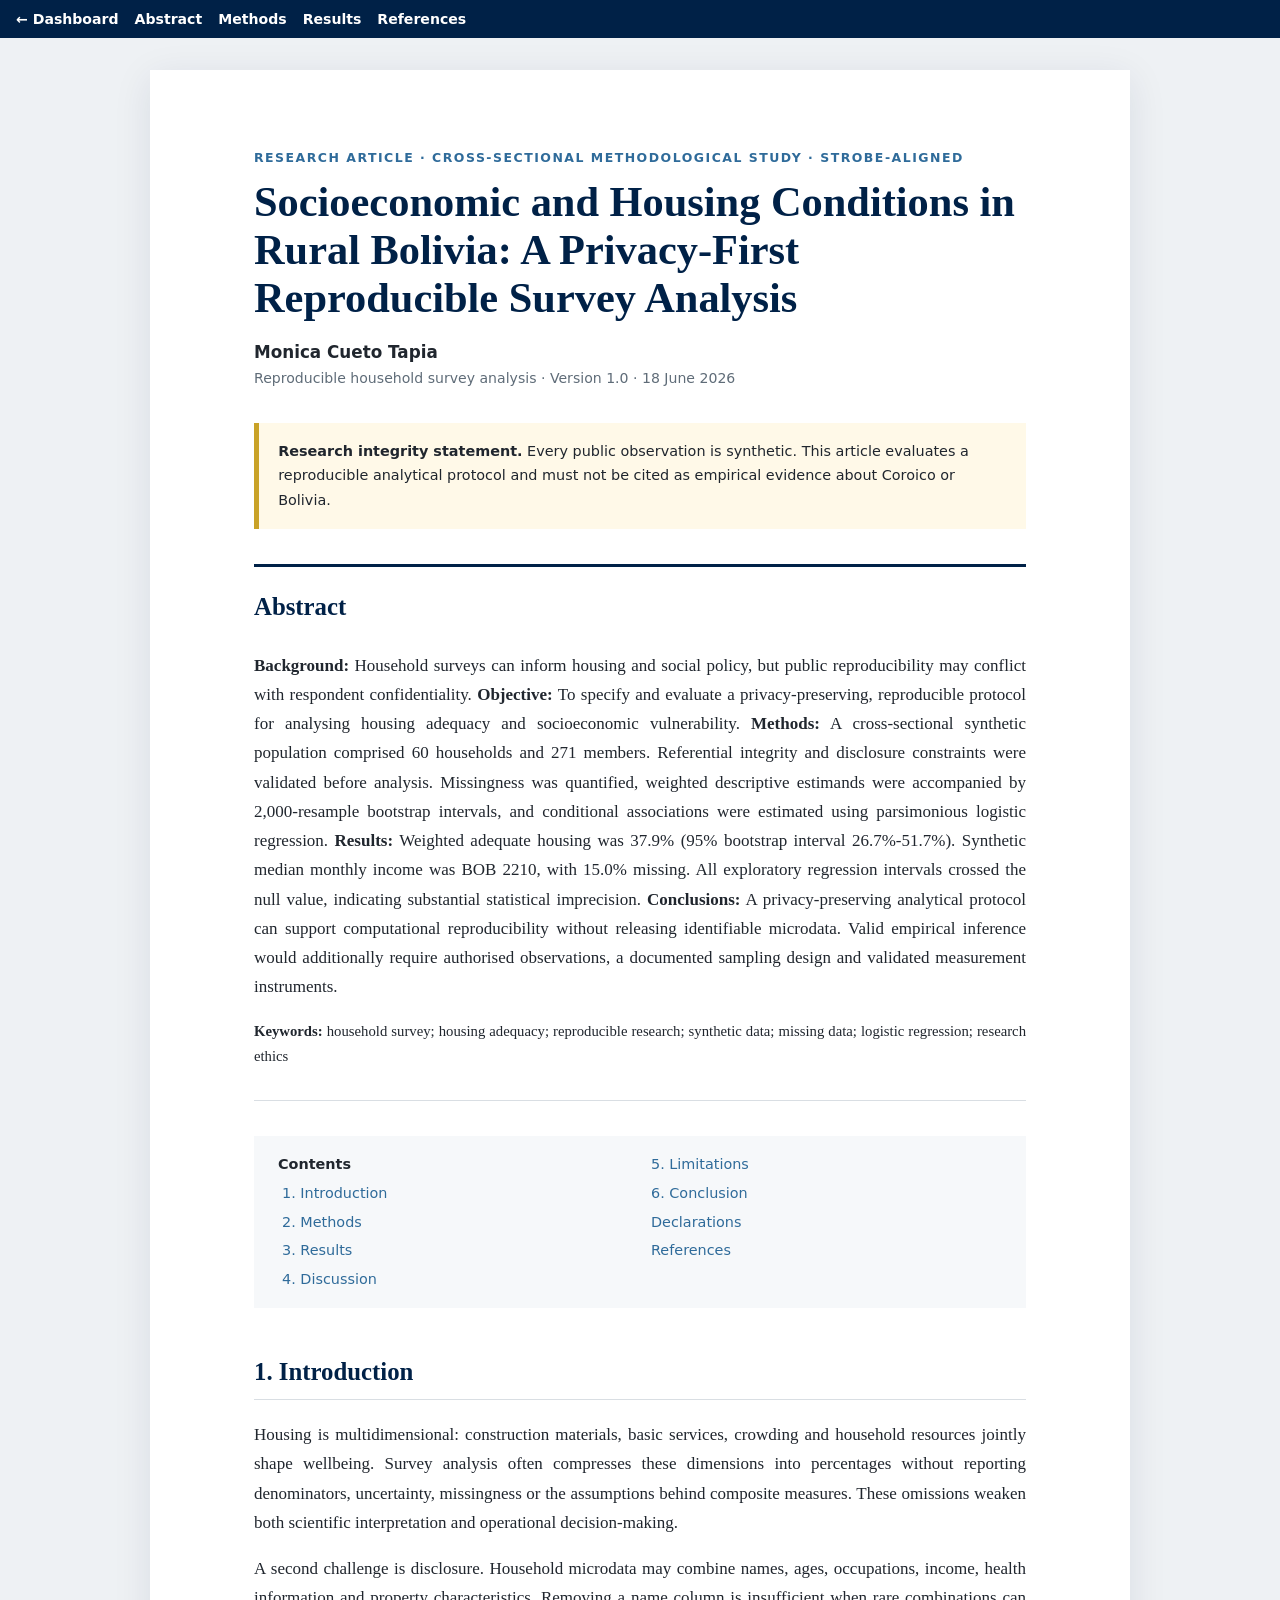
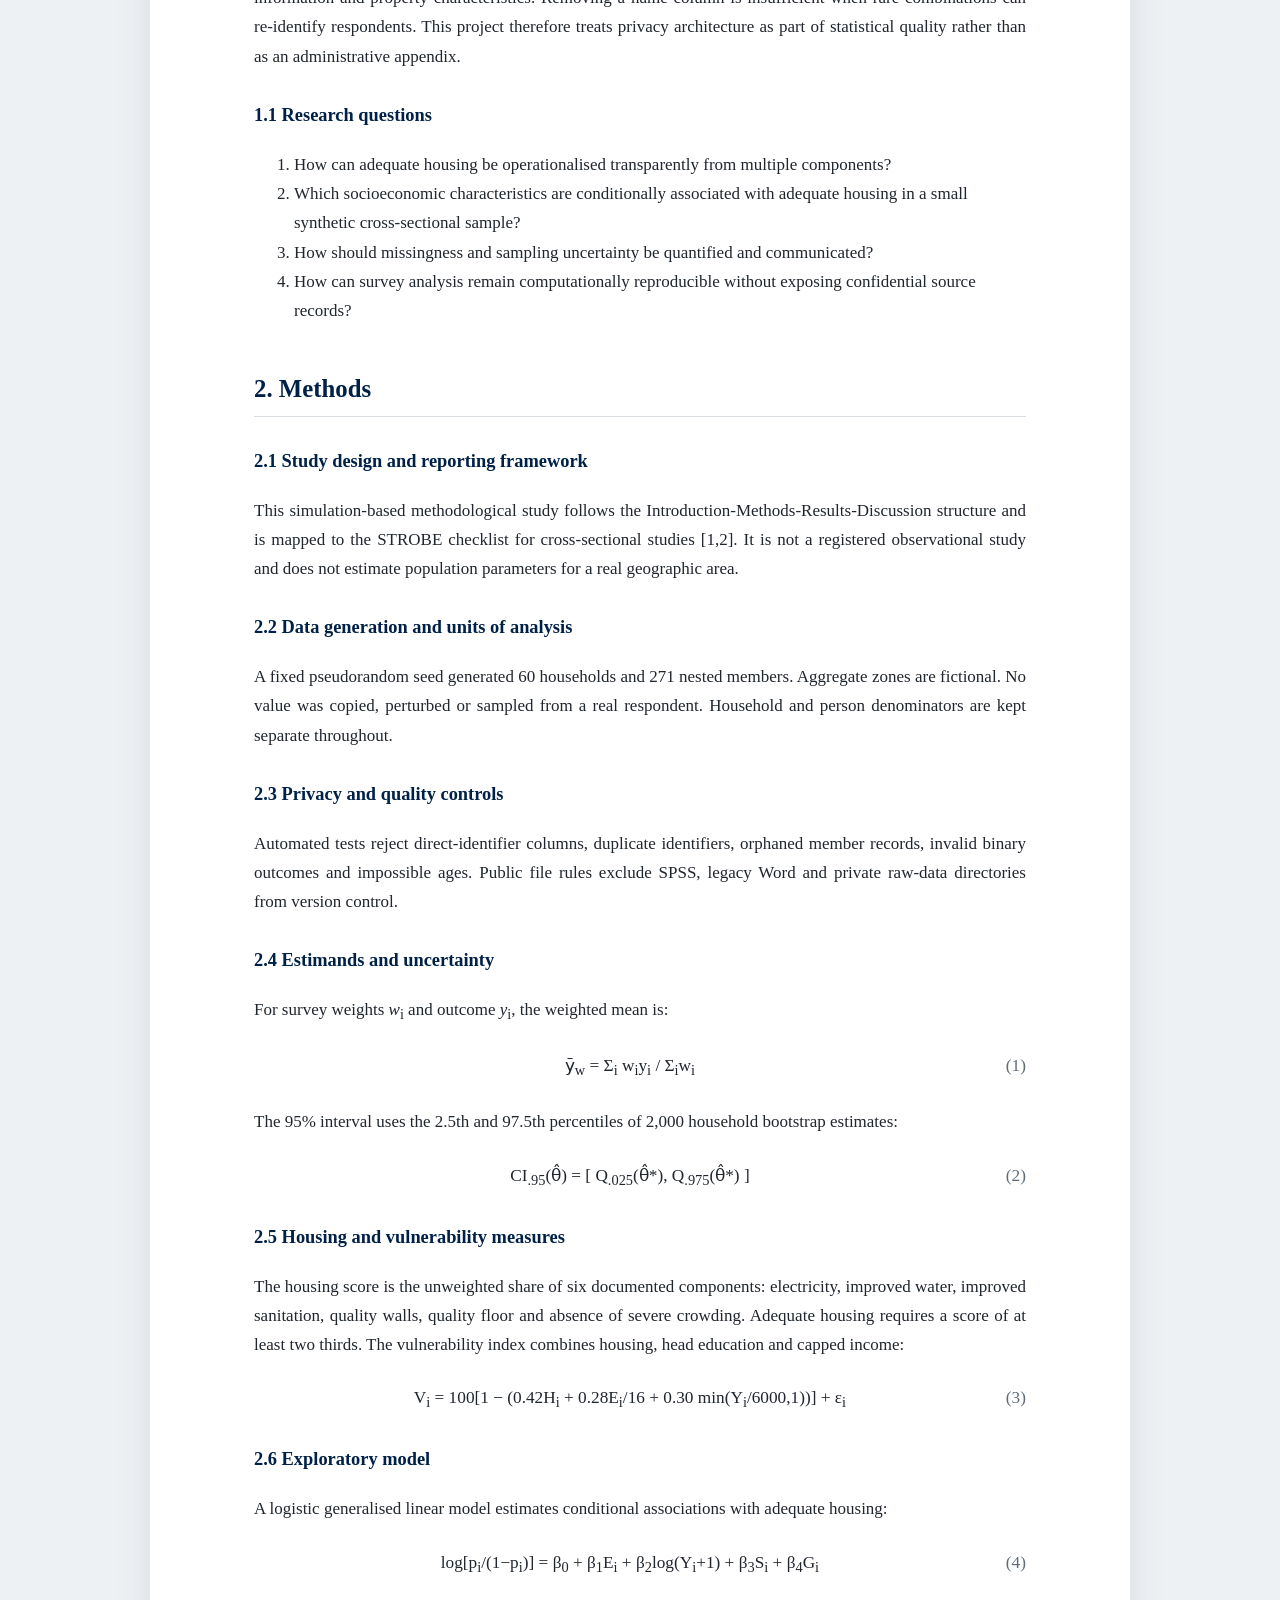
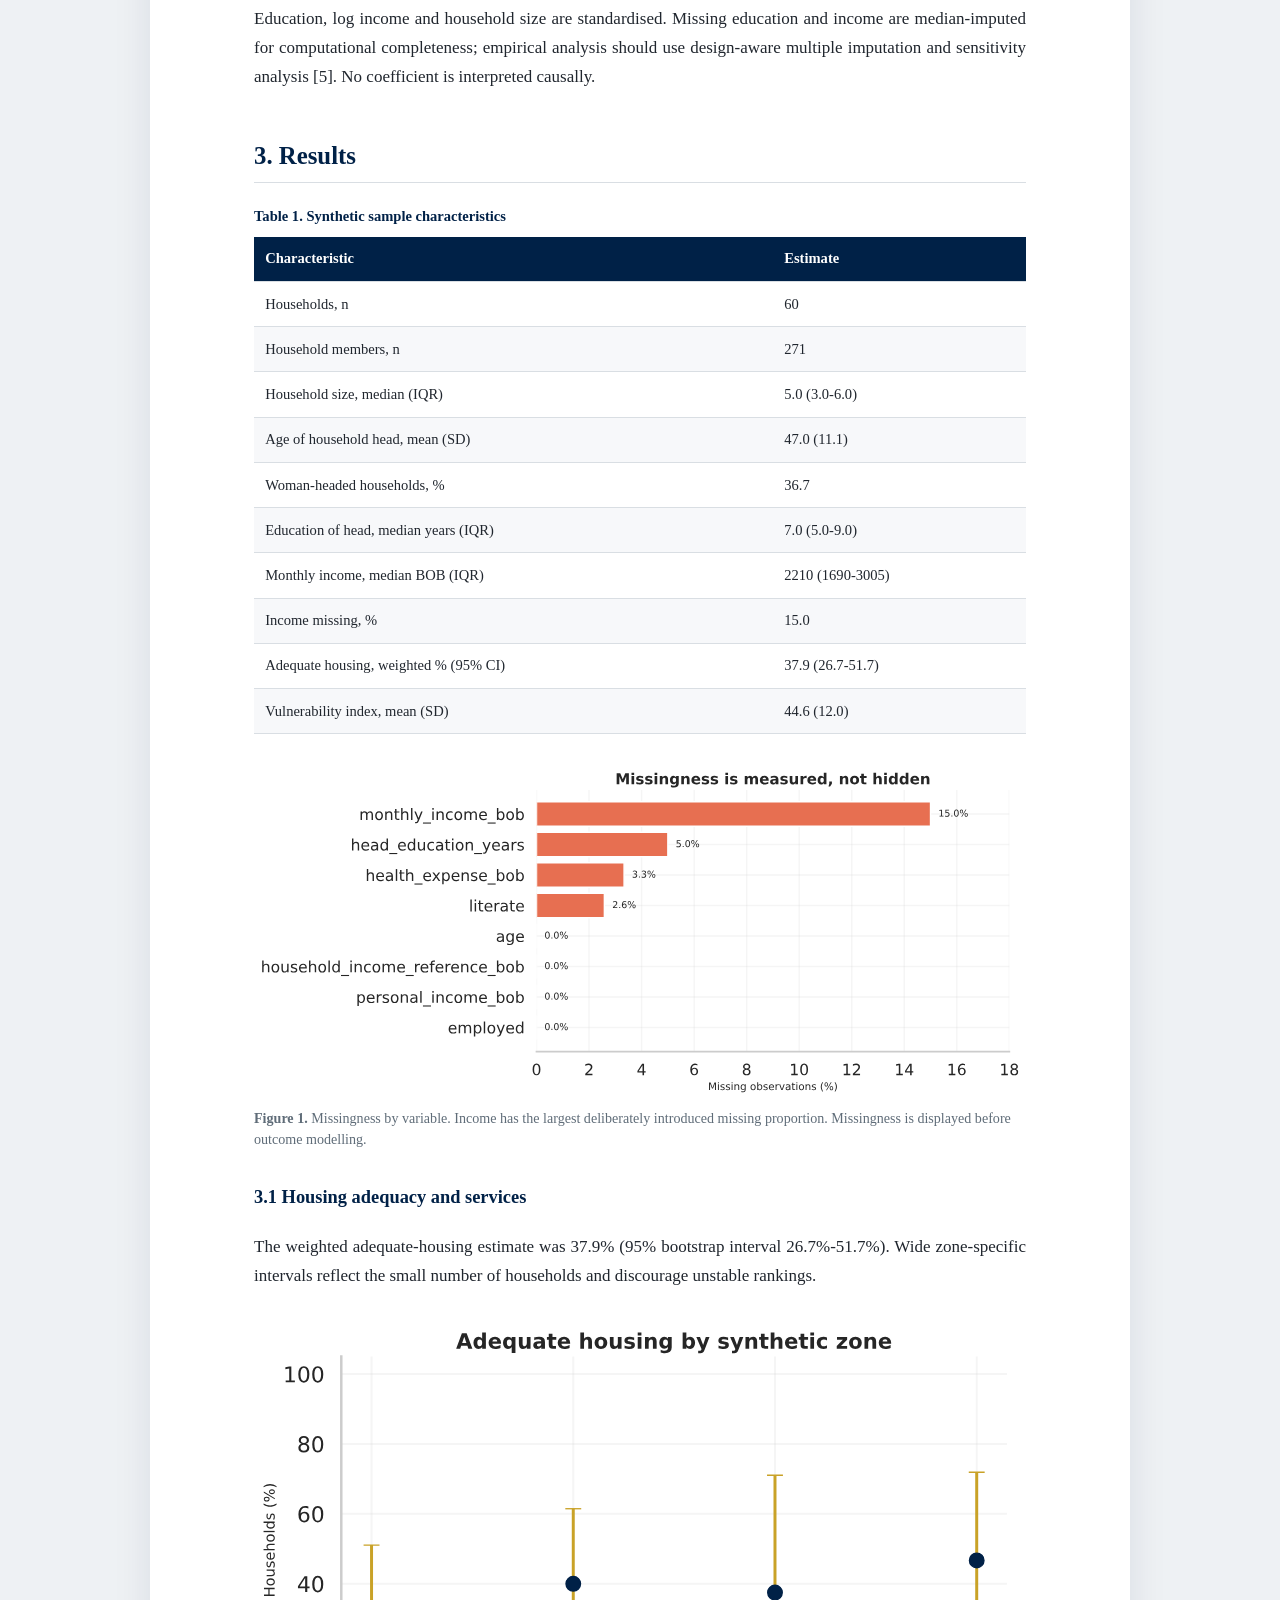
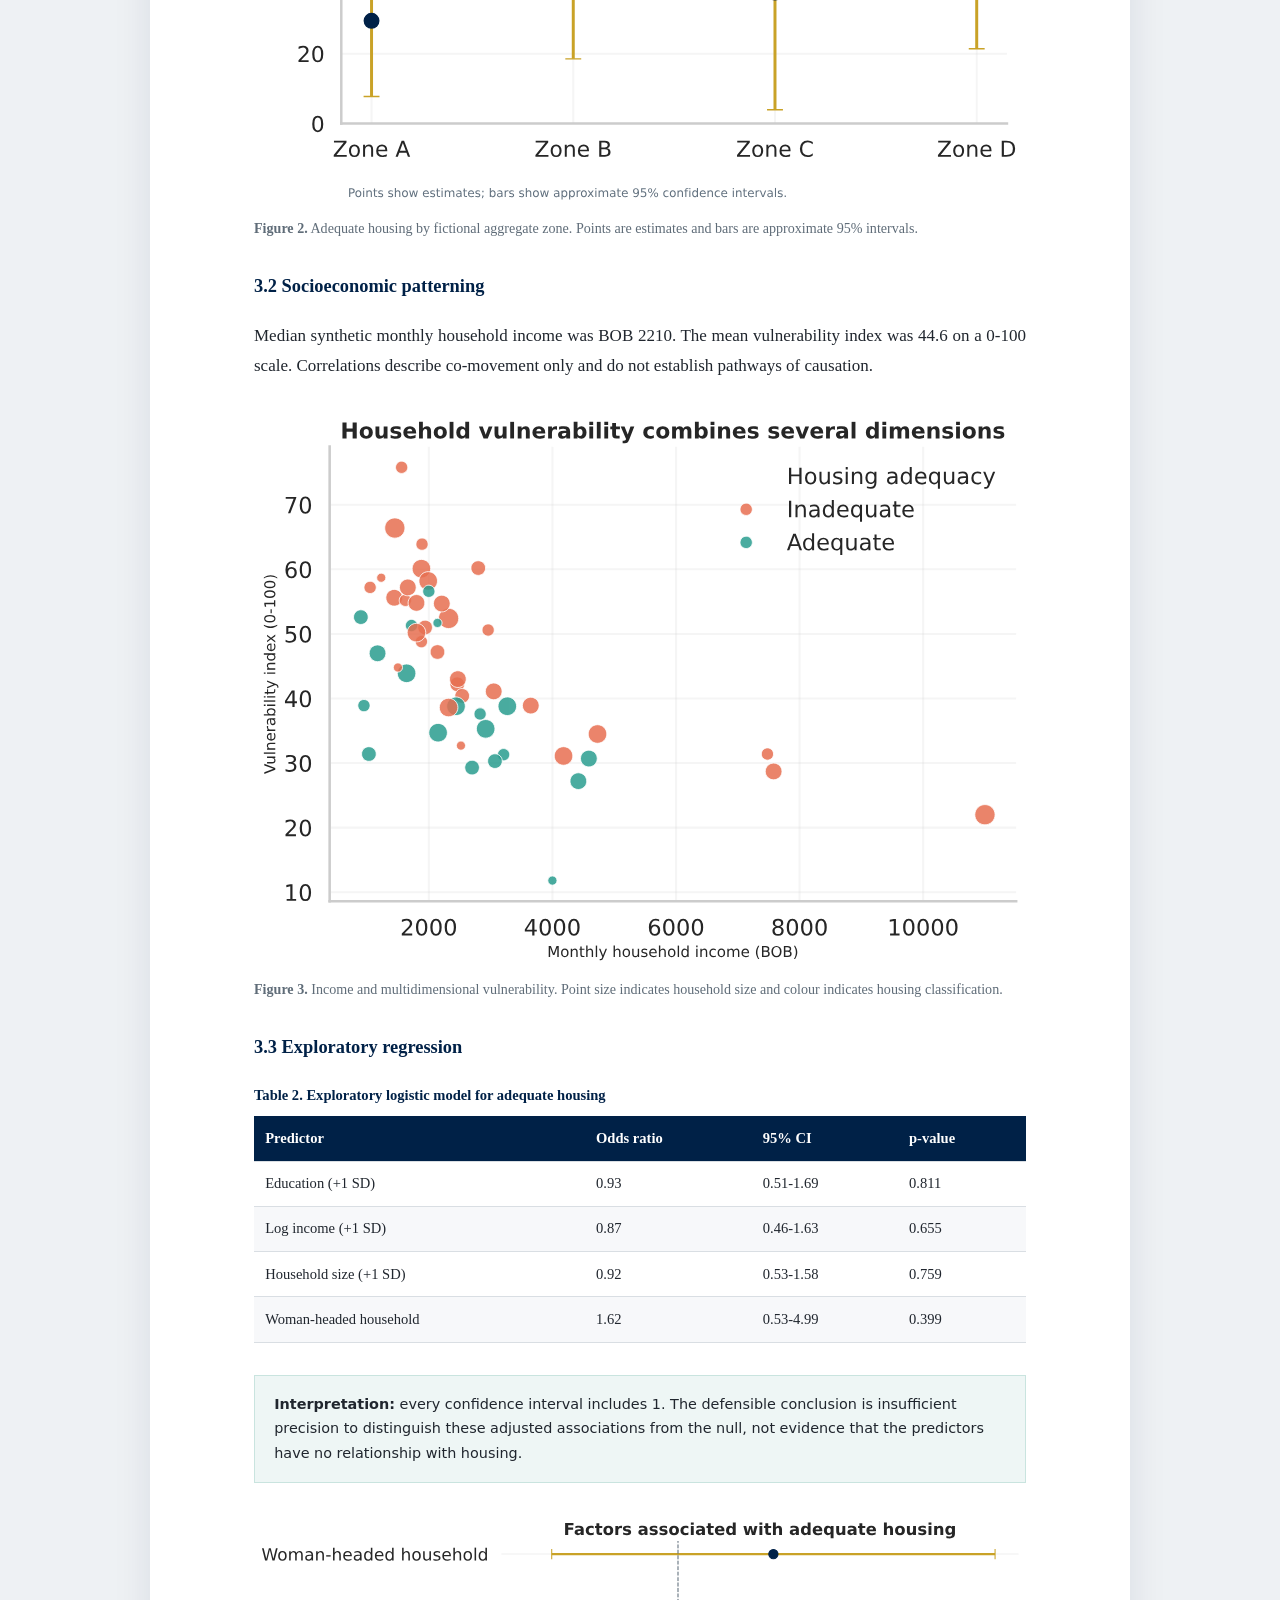
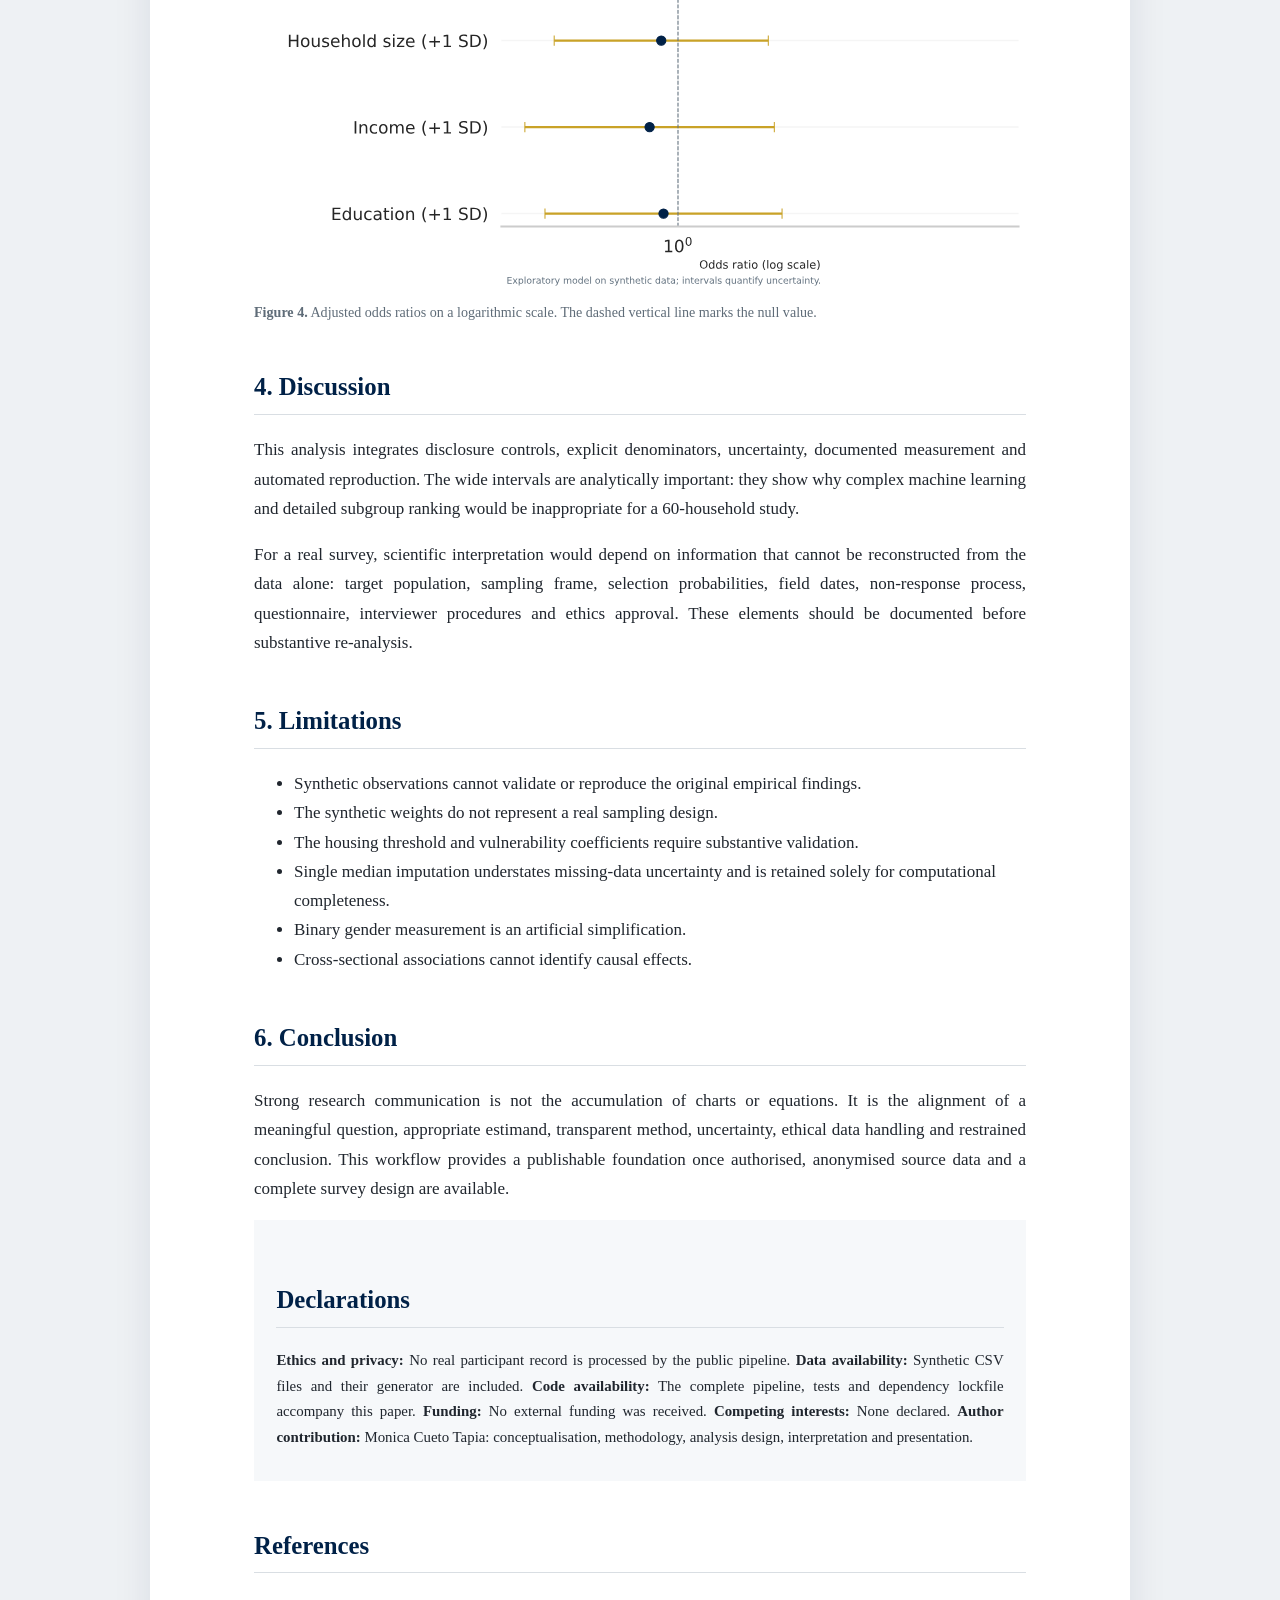
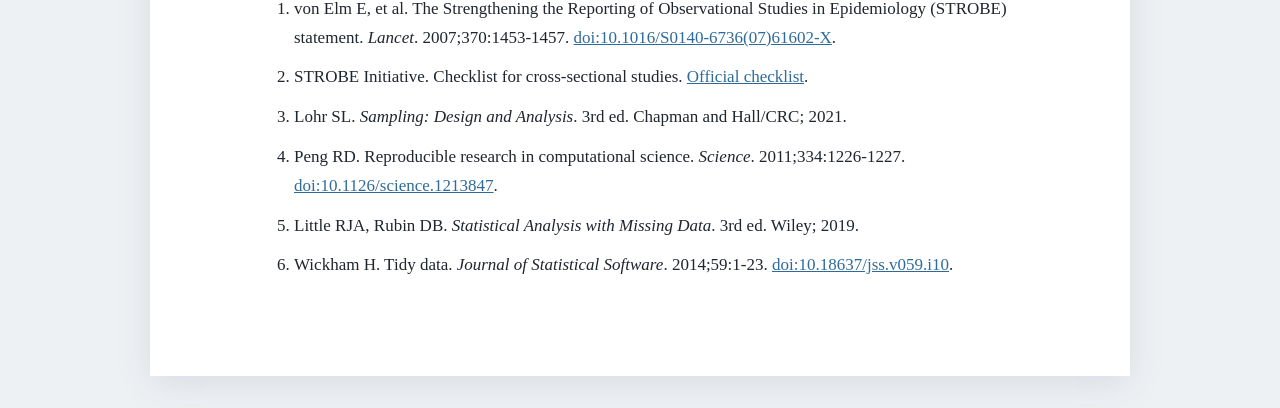
==== commit bcf7b587: "strengthen scientific editorial standards" ====
--- a/docs/research-paper.html
+++ b/docs/research-paper.html
@@ -23,14 +23,14 @@
 </style></head><body>
 <nav class="paper-nav"><a href="index.html">← Dashboard</a><a href="#abstract">Abstract</a><a href="#methods">Methods</a><a href="#results">Results</a><a href="#references">References</a></nav>
 <article class="paper">
-<div class="eyebrow">Research article · Cross-sectional methods demonstration · STROBE-aligned</div>
+<div class="eyebrow">Research article · Cross-sectional methodological study · STROBE-aligned</div>
 <h1>Socioeconomic and Housing Conditions in Rural Bolivia: A Privacy-First Reproducible Survey Analysis</h1>
 <div class="authors">Monica Cueto Tapia</div>
 <div class="meta">Reproducible household survey analysis · Version 1.0 · 18 June 2026</div>
-<aside class="notice"><strong>Research integrity statement.</strong> Every public observation is synthetic. This article demonstrates a defensible research workflow and must not be cited as empirical evidence about Coroico or Bolivia.</aside>
+<aside class="notice"><strong>Research integrity statement.</strong> Every public observation is synthetic. This article evaluates a reproducible analytical protocol and must not be cited as empirical evidence about Coroico or Bolivia.</aside>
 
 <section class="abstract" id="abstract"><h2>Abstract</h2>
-<p><strong>Background:</strong> Household surveys can inform housing and social policy, but public reproducibility may conflict with respondent confidentiality. <strong>Objective:</strong> To demonstrate a privacy-first, reproducible workflow for analysing housing adequacy and socioeconomic vulnerability. <strong>Methods:</strong> We generated 60 synthetic households and 271 synthetic members, validated referential integrity and disclosure constraints, quantified missingness, calculated weighted descriptive estimates with 2,000-resample bootstrap intervals, and fitted a parsimonious logistic regression. <strong>Results:</strong> Weighted adequate housing was 37.9% (95% bootstrap interval 26.7%-51.7%). Synthetic median monthly income was BOB 2210, with 15.0% missing. All exploratory regression intervals crossed the null value, appropriately signalling limited precision. <strong>Conclusions:</strong> Reproducibility does not require publication of identifiable microdata. A strong analytical product combines privacy controls, explicit estimands, uncertainty, reproducible code and restrained interpretation.</p>
+<p><strong>Background:</strong> Household surveys can inform housing and social policy, but public reproducibility may conflict with respondent confidentiality. <strong>Objective:</strong> To specify and evaluate a privacy-preserving, reproducible protocol for analysing housing adequacy and socioeconomic vulnerability. <strong>Methods:</strong> A cross-sectional synthetic population comprised 60 households and 271 members. Referential integrity and disclosure constraints were validated before analysis. Missingness was quantified, weighted descriptive estimands were accompanied by 2,000-resample bootstrap intervals, and conditional associations were estimated using parsimonious logistic regression. <strong>Results:</strong> Weighted adequate housing was 37.9% (95% bootstrap interval 26.7%-51.7%). Synthetic median monthly income was BOB 2210, with 15.0% missing. All exploratory regression intervals crossed the null value, indicating substantial statistical imprecision. <strong>Conclusions:</strong> A privacy-preserving analytical protocol can support computational reproducibility without releasing identifiable microdata. Valid empirical inference would additionally require authorised observations, a documented sampling design and validated measurement instruments.</p>
 <p class="keywords"><strong>Keywords:</strong> household survey; housing adequacy; reproducible research; synthetic data; missing data; logistic regression; research ethics</p></section>
 
 <nav class="toc"><strong>Contents</strong><a href="#introduction">1. Introduction</a><a href="#methods">2. Methods</a><a href="#results">3. Results</a><a href="#discussion">4. Discussion</a><a href="#limitations">5. Limitations</a><a href="#conclusion">6. Conclusion</a><a href="#statements">Declarations</a><a href="#references">References</a></nav>
@@ -38,10 +38,10 @@
 <section id="introduction"><h2>1. Introduction</h2>
 <p>Housing is multidimensional: construction materials, basic services, crowding and household resources jointly shape wellbeing. Survey analysis often compresses these dimensions into percentages without reporting denominators, uncertainty, missingness or the assumptions behind composite measures. These omissions weaken both scientific interpretation and operational decision-making.</p>
 <p>A second challenge is disclosure. Household microdata may combine names, ages, occupations, income, health information and property characteristics. Removing a name column is insufficient when rare combinations can re-identify respondents. This project therefore treats privacy architecture as part of statistical quality rather than as an administrative appendix.</p>
-<h3>1.1 Research questions</h3><ol><li>How can adequate housing be defined transparently from multiple components?</li><li>Which socioeconomic characteristics are associated with adequate housing in a small cross-sectional demonstration?</li><li>How should missingness and sampling uncertainty be communicated?</li><li>How can survey analysis remain reproducible without exposing confidential source records?</li></ol></section>
+<h3>1.1 Research questions</h3><ol><li>How can adequate housing be operationalised transparently from multiple components?</li><li>Which socioeconomic characteristics are conditionally associated with adequate housing in a small synthetic cross-sectional sample?</li><li>How should missingness and sampling uncertainty be quantified and communicated?</li><li>How can survey analysis remain computationally reproducible without exposing confidential source records?</li></ol></section>
 
 <section id="methods"><h2>2. Methods</h2>
-<h3>2.1 Study design and reporting framework</h3><p>The paper follows the Introduction-Methods-Results-Discussion structure and is mapped to the STROBE checklist for cross-sectional studies [1,2]. It is a methodological demonstration, not a registered observational study.</p>
+<h3>2.1 Study design and reporting framework</h3><p>This simulation-based methodological study follows the Introduction-Methods-Results-Discussion structure and is mapped to the STROBE checklist for cross-sectional studies [1,2]. It is not a registered observational study and does not estimate population parameters for a real geographic area.</p>
 <h3>2.2 Data generation and units of analysis</h3><p>A fixed pseudorandom seed generated 60 households and 271 nested members. Aggregate zones are fictional. No value was copied, perturbed or sampled from a real respondent. Household and person denominators are kept separate throughout.</p>
 <h3>2.3 Privacy and quality controls</h3><p>Automated tests reject direct-identifier columns, duplicate identifiers, orphaned member records, invalid binary outcomes and impossible ages. Public file rules exclude SPSS, legacy Word and private raw-data directories from version control.</p>
 <h3>2.4 Estimands and uncertainty</h3><p>For survey weights <em>w</em><sub>i</sub> and outcome <em>y</em><sub>i</sub>, the weighted mean is:</p>
@@ -52,7 +52,7 @@
 <div class="equation">V<sub>i</sub> = 100[1 − (0.42H<sub>i</sub> + 0.28E<sub>i</sub>/16 + 0.30 min(Y<sub>i</sub>/6000,1))] + ε<sub>i</sub> <span class="number">(3)</span></div>
 <h3>2.6 Exploratory model</h3><p>A logistic generalised linear model estimates conditional associations with adequate housing:</p>
 <div class="equation">log[p<sub>i</sub>/(1−p<sub>i</sub>)] = β<sub>0</sub> + β<sub>1</sub>E<sub>i</sub> + β<sub>2</sub>log(Y<sub>i</sub>+1) + β<sub>3</sub>S<sub>i</sub> + β<sub>4</sub>G<sub>i</sub> <span class="number">(4)</span></div>
-<p>Education, log income and household size are standardised. Missing education and income are median-filled for this demonstration; a substantive study should use design-aware multiple imputation and sensitivity analysis [5]. No coefficient is interpreted causally.</p></section>
+<p>Education, log income and household size are standardised. Missing education and income are median-imputed for computational completeness; empirical analysis should use design-aware multiple imputation and sensitivity analysis [5]. No coefficient is interpreted causally.</p></section>
 
 <section id="results"><h2>3. Results</h2>
 <table><caption>Table 1. Synthetic sample characteristics</caption><thead><tr><th>Characteristic</th><th>Estimate</th></tr></thead><tbody><tr><td>Households, n</td><td>60</td></tr><tr><td>Household members, n</td><td>271</td></tr><tr><td>Household size, median (IQR)</td><td>5.0 (3.0-6.0)</td></tr><tr><td>Age of household head, mean (SD)</td><td>47.0 (11.1)</td></tr><tr><td>Woman-headed households, %</td><td>36.7</td></tr><tr><td>Education of head, median years (IQR)</td><td>7.0 (5.0-9.0)</td></tr><tr><td>Monthly income, median BOB (IQR)</td><td>2210 (1690-3005)</td></tr><tr><td>Income missing, %</td><td>15.0</td></tr><tr><td>Adequate housing, weighted % (95% CI)</td><td>37.9 (26.7-51.7)</td></tr><tr><td>Vulnerability index, mean (SD)</td><td>44.6 (12.0)</td></tr></tbody></table>
@@ -67,9 +67,9 @@
 <figure><img src="figures/09_model_coefficients.svg" alt="Regression odds ratios"><figcaption><strong>Figure 4.</strong> Adjusted odds ratios on a logarithmic scale. The dashed vertical line marks the null value.</figcaption></figure></section>
 
 <section id="discussion"><h2>4. Discussion</h2><p>This analysis integrates disclosure controls, explicit denominators, uncertainty, documented measurement and automated reproduction. The wide intervals are analytically important: they show why complex machine learning and detailed subgroup ranking would be inappropriate for a 60-household study.</p><p>For a real survey, scientific interpretation would depend on information that cannot be reconstructed from the data alone: target population, sampling frame, selection probabilities, field dates, non-response process, questionnaire, interviewer procedures and ethics approval. These elements should be documented before substantive re-analysis.</p></section>
-<section id="limitations"><h2>5. Limitations</h2><ul><li>Synthetic observations cannot validate or reproduce the original empirical findings.</li><li>The demonstration weights do not represent a real sampling design.</li><li>The housing threshold and vulnerability coefficients require substantive validation.</li><li>Median filling understates missing-data uncertainty and is used only to keep the example transparent.</li><li>Binary gender measurement is an artificial simplification.</li><li>Cross-sectional associations cannot identify causal effects.</li></ul></section>
+<section id="limitations"><h2>5. Limitations</h2><ul><li>Synthetic observations cannot validate or reproduce the original empirical findings.</li><li>The synthetic weights do not represent a real sampling design.</li><li>The housing threshold and vulnerability coefficients require substantive validation.</li><li>Single median imputation understates missing-data uncertainty and is retained solely for computational completeness.</li><li>Binary gender measurement is an artificial simplification.</li><li>Cross-sectional associations cannot identify causal effects.</li></ul></section>
 <section id="conclusion"><h2>6. Conclusion</h2><p>Strong research communication is not the accumulation of charts or equations. It is the alignment of a meaningful question, appropriate estimand, transparent method, uncertainty, ethical data handling and restrained conclusion. This workflow provides a publishable foundation once authorised, anonymised source data and a complete survey design are available.</p></section>
-<section class="statements" id="statements"><h2>Declarations</h2><p><strong>Ethics and privacy:</strong> No real participant record is processed by the public pipeline. <strong>Data availability:</strong> Synthetic CSV files and their generator are included. <strong>Code availability:</strong> The complete pipeline, tests and dependency lockfile accompany this paper. <strong>Funding:</strong> No external funding is declared for this demonstration. <strong>Competing interests:</strong> None declared. <strong>Author contribution:</strong> Monica Cueto Tapia: conceptualisation, methodology, analysis design, interpretation and presentation.</p></section>
+<section class="statements" id="statements"><h2>Declarations</h2><p><strong>Ethics and privacy:</strong> No real participant record is processed by the public pipeline. <strong>Data availability:</strong> Synthetic CSV files and their generator are included. <strong>Code availability:</strong> The complete pipeline, tests and dependency lockfile accompany this paper. <strong>Funding:</strong> No external funding was received. <strong>Competing interests:</strong> None declared. <strong>Author contribution:</strong> Monica Cueto Tapia: conceptualisation, methodology, analysis design, interpretation and presentation.</p></section>
 <section class="references" id="references"><h2>References</h2><ol>
 <li>von Elm E, et al. The Strengthening the Reporting of Observational Studies in Epidemiology (STROBE) statement. <em>Lancet</em>. 2007;370:1453-1457. <a href="https://doi.org/10.1016/S0140-6736(07)61602-X">doi:10.1016/S0140-6736(07)61602-X</a>.</li>
 <li>STROBE Initiative. Checklist for cross-sectional studies. <a href="https://www.strobe-statement.org/checklists/">Official checklist</a>.</li>
